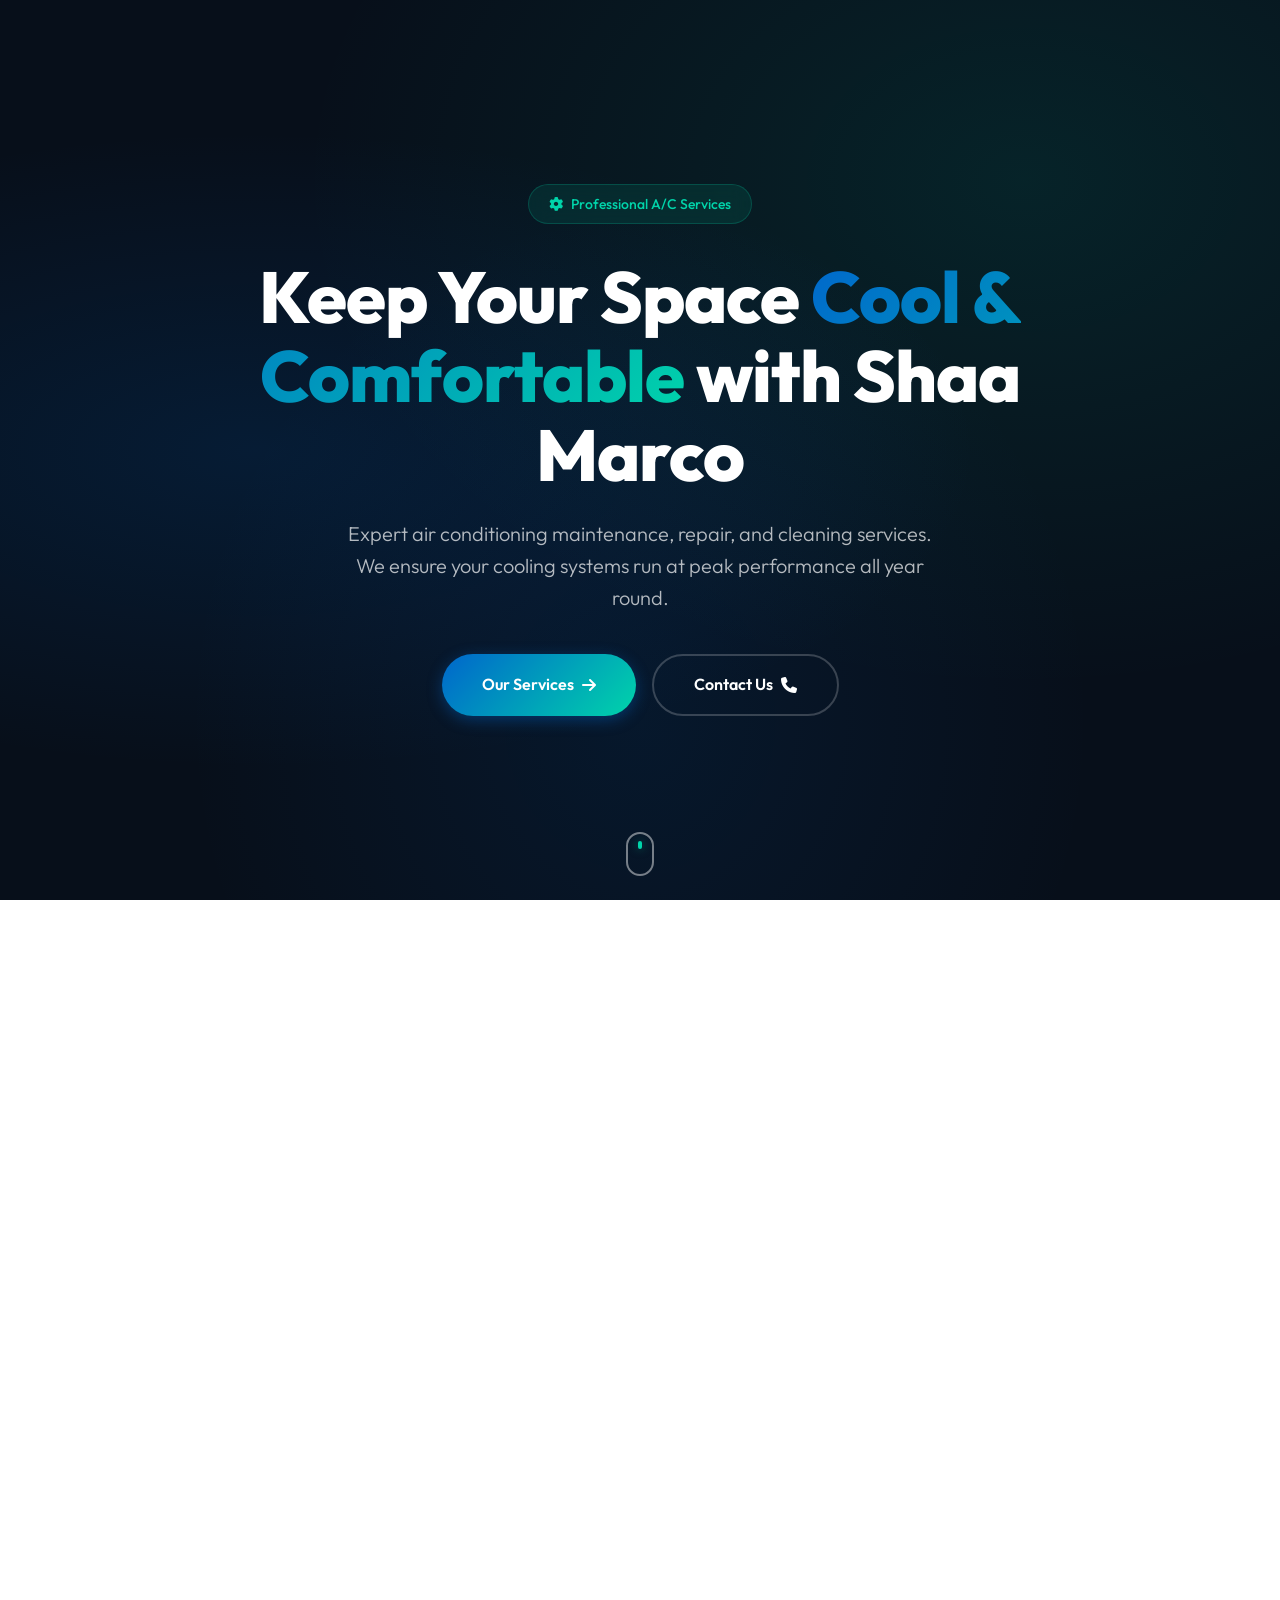
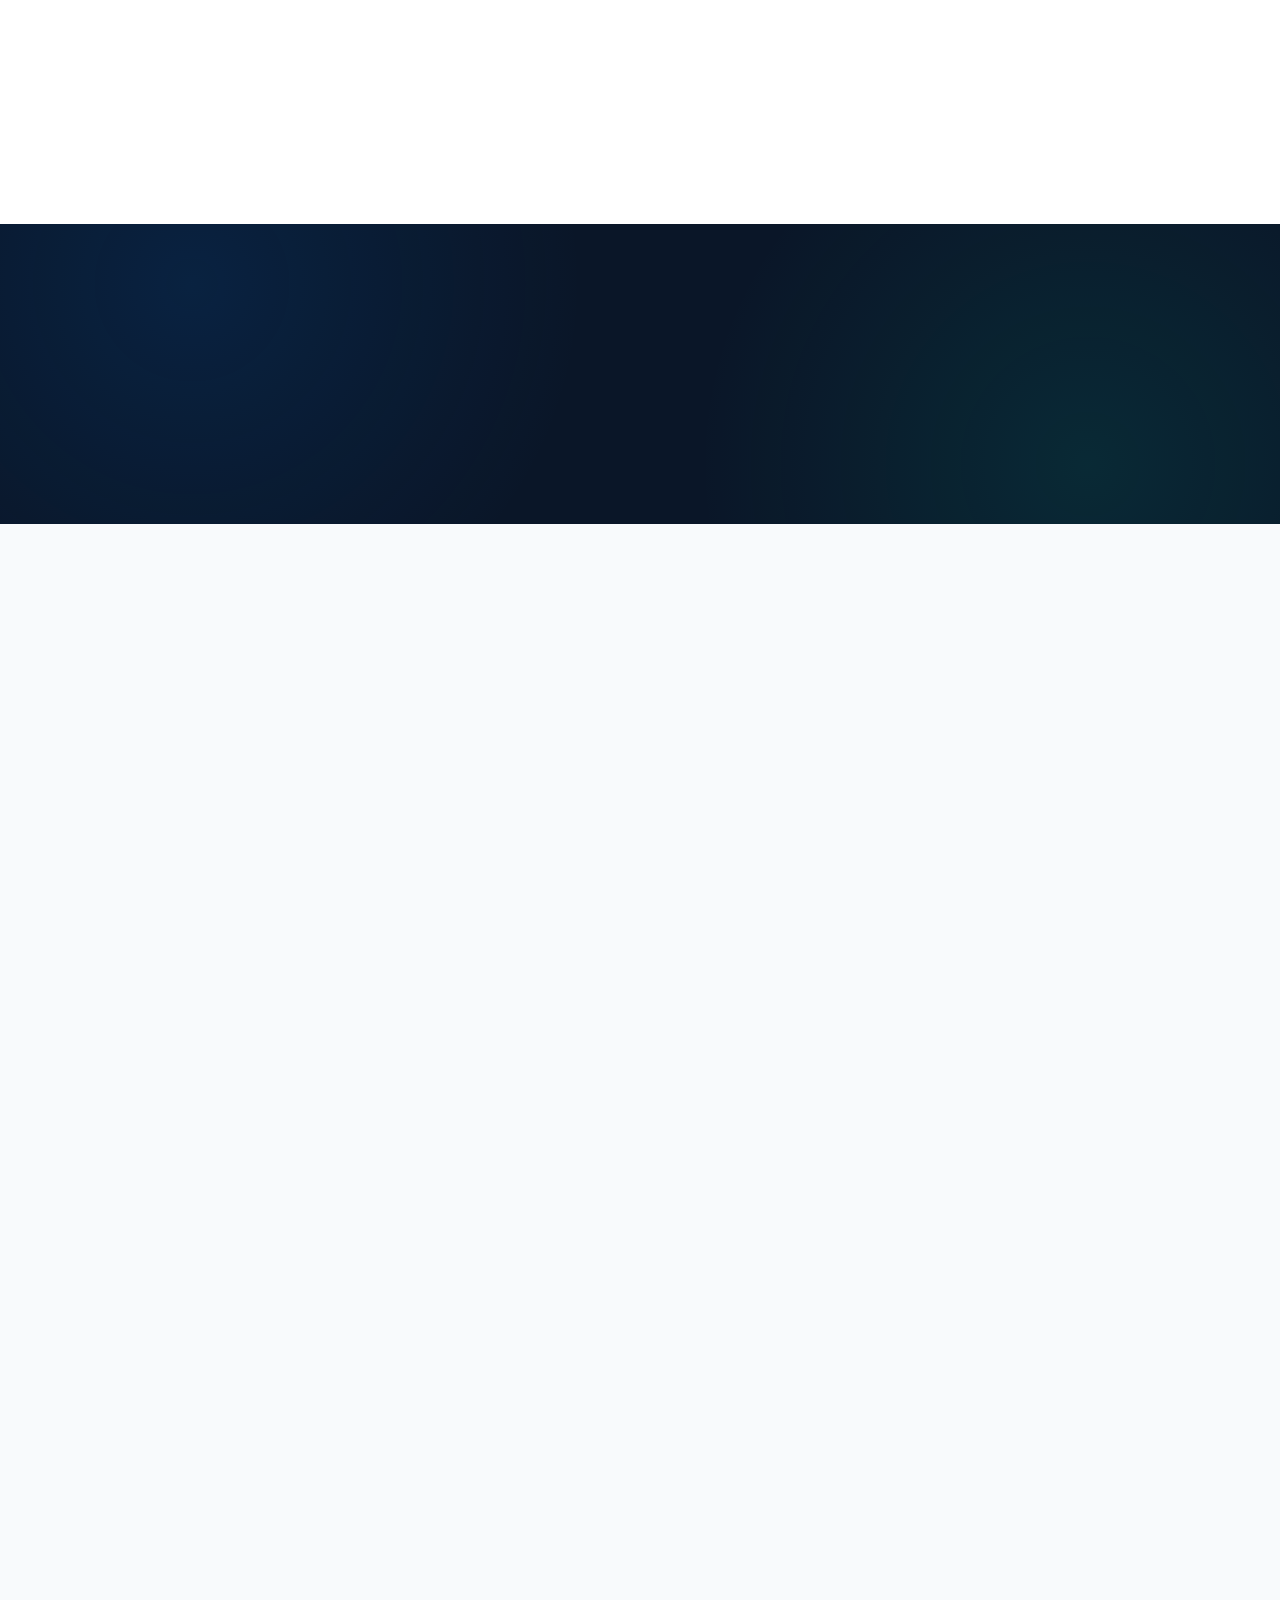
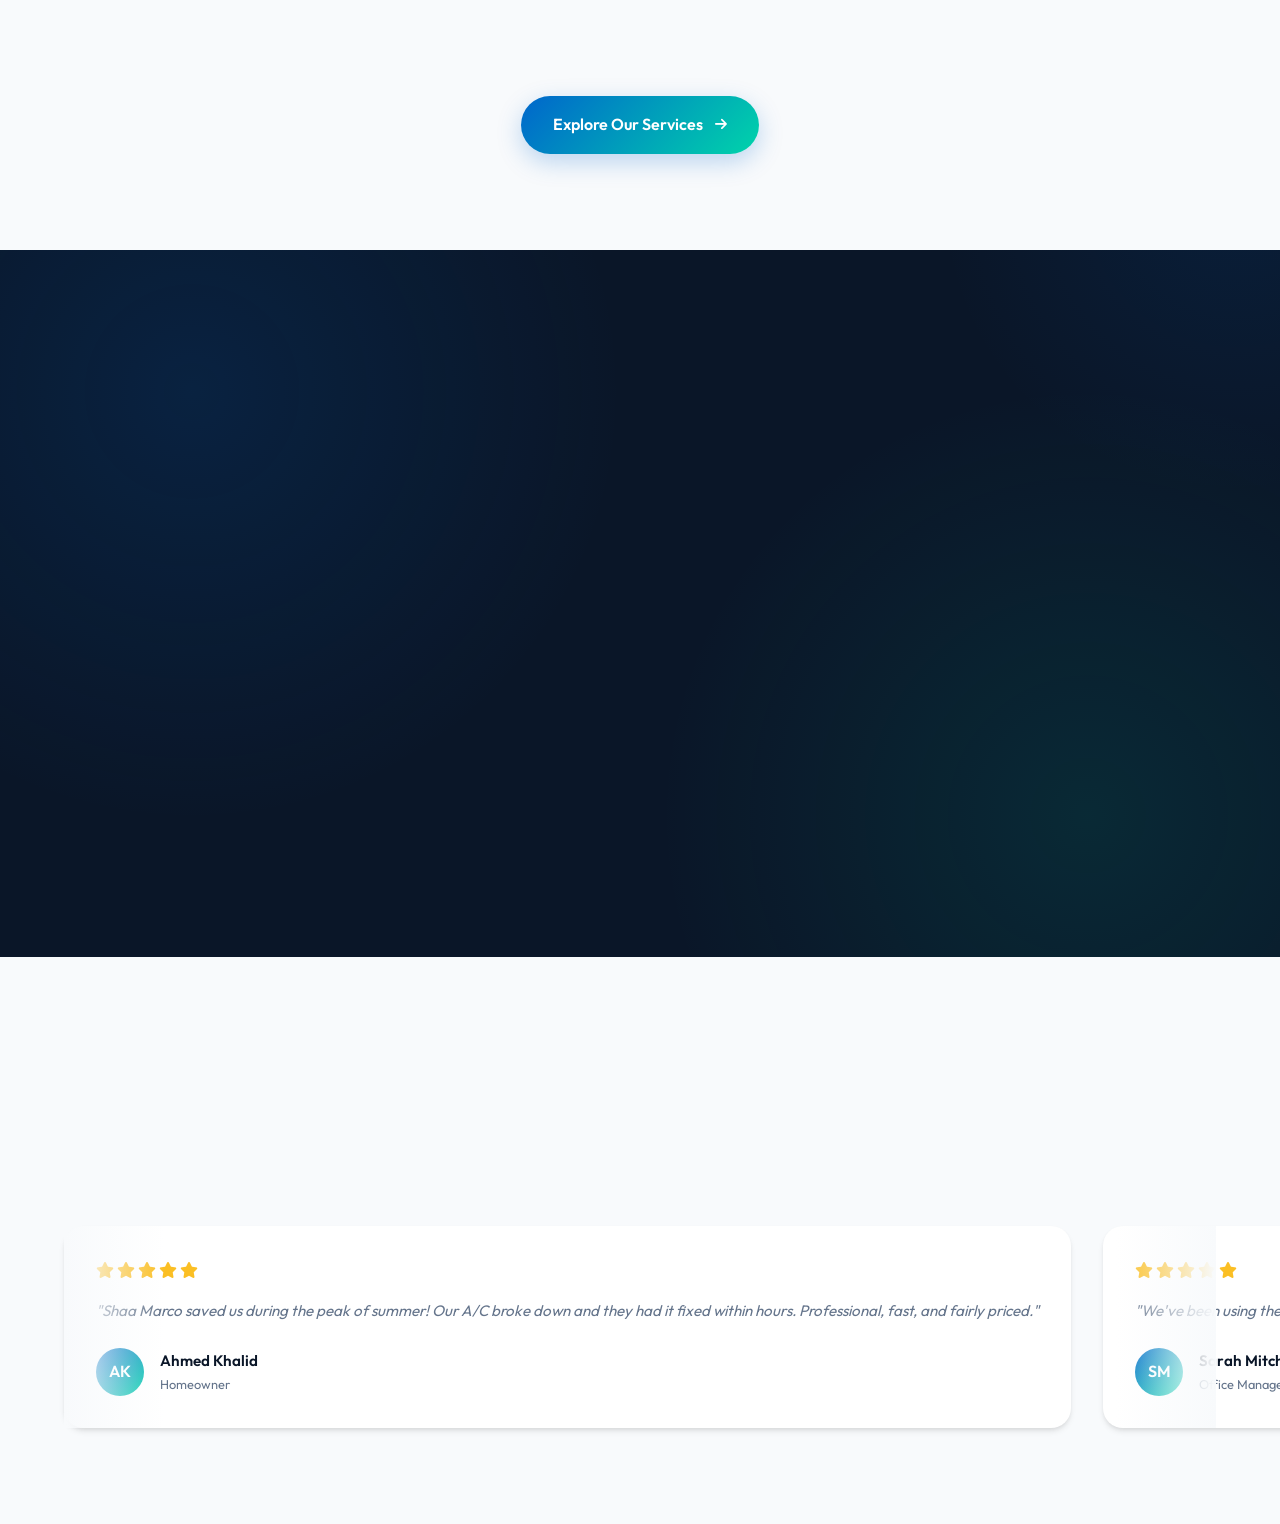
==== index.html @ 6144e0cc "Front part created" ====
<!doctype html>
<html lang="en">
  <head>
    <meta charset="UTF-8" />
    <meta name="viewport" content="width=device-width, initial-scale=1.0" />
    <link rel="preconnect" href="https://fonts.googleapis.com" />
    <link
      href="https://fonts.googleapis.com/css2?family=Poppins:wght@300;400;500;600;700;800;900&family=Outfit:wght@300;400;500;600;700;800&display=swap"
      rel="stylesheet"
    />
    <link
      rel="stylesheet"
      href="https://cdnjs.cloudflare.com/ajax/libs/font-awesome/6.5.1/css/all.min.css"
    />
    <script src="https://cdnjs.cloudflare.com/ajax/libs/gsap/3.12.5/gsap.min.js"></script>
    <script src="https://cdnjs.cloudflare.com/ajax/libs/gsap/3.12.5/ScrollTrigger.min.js"></script>
    <script src="https://cdnjs.cloudflare.com/ajax/libs/gsap/3.12.5/gsap.min.js"></script>

    <script src="https://cdnjs.cloudflare.com/ajax/libs/gsap/3.12.5/ScrollTrigger.min.js"></script>

    <script src="https://cdnjs.cloudflare.com/ajax/libs/gsap/3.12.5/ScrollToPlugin.min.js"></script>
    <link rel="stylesheet" href="style.css" />
    <title>Shaa Marco | A/C Maintenance, Repair & Cleaning</title>
  </head>
  <body class="home-page">
    <div id="site-header"></div>
    <main>
      <!-- Hero Section -->
      <section class="hero" id="home">
        <div class="hero-bg"></div>
        <div class="hero-particles" id="particles"></div>
        <div class="hero-content">
          <div class="hero-badge">
            <i class="fas fa-cog"></i>
            Professional A/C Services
          </div>
          <h1 class="hero-title">
            Keep Your Space
            <span class="highlight">Cool & Comfortable</span> with Shaa Marco
          </h1>
          <p class="hero-subtitle">
            Expert air conditioning maintenance, repair, and cleaning services.
            We ensure your cooling systems run at peak performance all year
            round.
          </p>
          <div class="hero-buttons">
            <a href="services.html" class="btn btn-primary">
              Our Services <i class="fas fa-arrow-right"></i>
            </a>
            <a href="contact.html" class="btn btn-outline">
              Contact Us <i class="fas fa-phone"></i>
            </a>
          </div>
        </div>

        <div class="scroll-indicator" id="scrollToIntro">
          <div class="scroll-mouse">
            <span></span>
          </div>
          <!-- <small>Scroll</small> -->
        </div>
      </section>

      <!-- About Preview Section -->
      <section class="home-about-section" id="intro">
        <div class="home-about-container">
          <!-- LEFT IMAGE -->
          <div class="home-about-visual reveal">
            <!-- Decorative Background -->
            <div class="home-about-shape"></div>
            <div class="home-about-glow"></div>

            <div class="home-about-image-wrapper">
              <img
                src="https://mcp-tools-z-image-turbo.hf.space/--replicas/j7lsn/gradio_api/file=/tmp/gradio/397579937b43e299d36553d56f5cea4901a5cd29d3a23dc515b011524e34e187/image.webp"
                alt="Professional Air Conditioning Service"
                class="home-about-image"
              />

              <!-- Floating Experience Card -->
              <div class="experience-card">
                <div class="experience-icon">
                  <i class="fas fa-award"></i>
                </div>

                <div class="experience-content">
                  <div class="experience-number">
                    <span class="counter" data-target="8">0</span>+
                  </div>

                  <span>Years Experience</span>
                </div>
              </div>
            </div>
          </div>

          <!-- RIGHT CONTENT -->
          <div class="home-about-content reveal">
            <div class="about-mini-badge">
              <span></span>
              About Shaa Marco
            </div>

            <h2 class="home-about-title">
              Your Comfort is Our
              <span>Priority</span>
            </h2>

            <p class="home-about-text">
              With over 8 years of experience, Shaa Marco has become a trusted
              name in professional air conditioning services. Our experienced
              technicians provide reliable maintenance, repair, cleaning, and
              installation solutions for homes and businesses.
            </p>

            <p class="home-about-text">
              We understand how important a properly functioning A/C system is
              for your comfort. That's why we focus on fast response,
              professional workmanship, transparent pricing, and dependable
              service on every job.
            </p>

            <!-- FEATURES -->
            <div class="home-about-features">
              <div class="home-about-feature">
                <div class="feature-check">
                  <i class="fas fa-check"></i>
                </div>

                <span>Certified Technicians</span>
              </div>

              <div class="home-about-feature">
                <div class="feature-check">
                  <i class="fas fa-check"></i>
                </div>

                <span>Same-Day Service</span>
              </div>

              <div class="home-about-feature">
                <div class="feature-check">
                  <i class="fas fa-check"></i>
                </div>

                <span>Transparent Pricing</span>
              </div>

              <div class="home-about-feature">
                <div class="feature-check">
                  <i class="fas fa-check"></i>
                </div>

                <span>Satisfaction Guaranteed</span>
              </div>
            </div>

            <!-- BUTTON -->
            <a href="about.html" class="home-about-btn">
              Learn More About Us

              <i class="fas fa-arrow-right"></i>
            </a>
          </div>
        </div>
      </section>

      <!-- Stats Counter Section -->
      <section class="stats-band">
        <div class="stats-band-bg"></div>

        <div class="stats-band-container">
          <div class="stats-band-grid">
            <div class="stats-band-item reveal">
              <h3 class="stats-band-number">
                <span class="counter" data-target="10000" data-format="comma"
                  >0</span
                ><span>+</span>
              </h3>
              <p class="stats-band-label">Happy Customers</p>
            </div>

            <div class="stats-band-item reveal">
              <h3 class="stats-band-number">
                <span class="counter" data-target="8">0</span><span>+</span>
              </h3>
              <p class="stats-band-label">Years Experience</p>
            </div>

            <div class="stats-band-item reveal">
              <h3 class="stats-band-number">
                <span class="counter" data-target="5000" data-format="comma"
                  >0</span
                ><span>+</span>
              </h3>
              <p class="stats-band-label">Jobs Completed</p>
            </div>

            <div class="stats-band-item reveal">
              <h3 class="stats-band-number">
                <span class="counter" data-target="98">0</span><span>%</span>
              </h3>
              <p class="stats-band-label">Satisfaction Rate</p>
            </div>
          </div>
        </div>
      </section>

      <!-- Services Section -->
      <section class="services" id="services">
        <div class="section-header reveal">
          <span class="section-tag">Our Services</span>
          <h2 class="section-title">
            Complete A/C <span class="highlight">Solutions</span>
          </h2>
          <p class="section-desc">
            From installation to maintenance, we provide comprehensive air
            conditioning services tailored to your needs.
          </p>
        </div>
        <div class="services-grid">
          <div class="service-card reveal">
            <div class="service-icon">
              <i class="fas fa-tools"></i>
            </div>
            <h3>A/C Maintenance</h3>
            <p>
              Regular maintenance to keep your system running efficiently.
              Includes filter replacement, coil cleaning, refrigerant check, and
              full system inspection.
            </p>
            <a href="contact.html" class="service-link"
              >Learn More <i class="fas fa-arrow-right"></i
            ></a>
          </div>
          <div class="service-card reveal">
            <div class="service-icon">
              <i class="fas fa-wrench"></i>
            </div>
            <h3>A/C Repair</h3>
            <p>
              Quick and reliable repairs for all brands and models. We diagnose
              issues accurately and fix them right the first time, saving you
              time and money.
            </p>
            <a href="contact.html" class="service-link"
              >Learn More <i class="fas fa-arrow-right"></i
            ></a>
          </div>
          <div class="service-card reveal">
            <div class="service-icon">
              <i class="fas fa-broom"></i>
            </div>
            <h3>Deep Cleaning</h3>
            <p>
              Thorough cleaning of ducts, coils, and filters to improve air
              quality and system efficiency. Remove dust, mold, and allergens
              from your system.
            </p>
            <a href="contact.html" class="service-link"
              >Learn More <i class="fas fa-arrow-right"></i
            ></a>
          </div>
          <div class="service-card reveal">
            <div class="service-icon">
              <i class="fas fa-gear"></i>
            </div>
            <h3>Installation</h3>
            <p>
              Professional A/C installation for homes and businesses. We help
              you choose the right system and install it with precision for
              optimal performance.
            </p>
            <a href="contact.html" class="service-link"
              >Learn More <i class="fas fa-arrow-right"></i
            ></a>
          </div>
          <div class="service-card reveal">
            <div class="service-icon">
              <i class="fas fa-gas-pump"></i>
            </div>
            <h3>Gas Refilling</h3>
            <p>
              Expert refrigerant refilling and leak detection. We use
              eco-friendly refrigerants and ensure your system maintains the
              perfect cooling temperature.
            </p>
            <a href="contact.html" class="service-link"
              >Learn More <i class="fas fa-arrow-right"></i
            ></a>
          </div>
          <div class="service-card reveal">
            <div class="service-icon">
              <i class="fas fa-headset"></i>
            </div>
            <h3>Emergency Service</h3>
            <p>
              24/7 emergency support for unexpected breakdowns. Our rapid
              response team is always ready to restore your comfort when you
              need it most.
            </p>
            <a href="contact.html" class="service-link"
              >Learn More <i class="fas fa-arrow-right"></i
            ></a>
          </div>
        </div>

        <div class="div-center mr-top">
          <a href="services.html" class="home-about-btn">
            Explore Our Services

            <i class="fas fa-arrow-right"></i>
          </a>
        </div>
      </section>

      <!-- Why Choose Us -->
      <section class="why-us">
        <div class="section-header reveal">
          <span
            class="section-tag"
            style="background: rgba(255, 255, 255, 0.1); color: var(--accent)"
            >Why Choose Us</span
          >
          <h2 class="section-title">
            The Shaa Marco <span class="highlight">Difference</span>
          </h2>
          <p class="section-desc">
            Discover why thousands of customers trust us with their air
            conditioning needs.
          </p>
        </div>
        <div class="features-grid">
          <div class="feature-card reveal">
            <div class="feature-card-icon">
              <i class="fas fa-clock"></i>
            </div>
            <h3>On-Time Service</h3>
            <p>
              We value your time. Our technicians arrive promptly and complete
              work efficiently without compromising quality.
            </p>
          </div>
          <div class="feature-card reveal">
            <div class="feature-card-icon">
              <i class="fas fa-award"></i>
            </div>
            <h3>Quality Parts</h3>
            <p>
              We use only genuine, high-quality replacement parts that ensure
              longevity and optimal performance.
            </p>
          </div>
          <div class="feature-card reveal">
            <div class="feature-card-icon">
              <i class="fas fa-user-tie"></i>
            </div>
            <h3>Expert Team</h3>
            <p>
              Our technicians undergo continuous training to stay updated with
              the latest A/C technologies and techniques.
            </p>
          </div>
          <div class="feature-card reveal">
            <div class="feature-card-icon">
              <i class="fas fa-hand-holding-dollar"></i>
            </div>
            <h3>Best Prices</h3>
            <p>
              Competitive pricing with no hidden costs. Get premium service
              without breaking your budget.
            </p>
          </div>
        </div>
      </section>

      <!-- Testimonials -->
      <section class="testimonials">
        <div class="section-header reveal">
          <span class="section-tag">Testimonials</span>
          <h2 class="section-title">
            What Our <span class="highlight">Clients Say</span>
          </h2>
        </div>
        <div class="testimonials-wrapper">
          <div class="testimonial-slider">
            <div class="testimonial-card">
              <div class="testimonial-stars">
                <i class="fas fa-star"></i>
                <i class="fas fa-star"></i>
                <i class="fas fa-star"></i>
                <i class="fas fa-star"></i>
                <i class="fas fa-star"></i>
              </div>
              <p class="testimonial-text">
                "Shaa Marco saved us during the peak of summer! Our A/C broke
                down and they had it fixed within hours. Professional, fast, and
                fairly priced."
              </p>
              <div class="testimonial-author">
                <div class="testimonial-avatar">AK</div>
                <div>
                  <h4>Ahmed Khalid</h4>
                  <p>Homeowner</p>
                </div>
              </div>
            </div>
            <div class="testimonial-card">
              <div class="testimonial-stars">
                <i class="fas fa-star"></i>
                <i class="fas fa-star"></i>
                <i class="fas fa-star"></i>
                <i class="fas fa-star"></i>
                <i class="fas fa-star"></i>
              </div>
              <p class="testimonial-text">
                "We've been using their maintenance service for our office
                building for 3 years now. Excellent service, always on time, and
                our energy bills have dropped significantly."
              </p>
              <div class="testimonial-author">
                <div class="testimonial-avatar">SM</div>
                <div>
                  <h4>Sarah Mitchell</h4>
                  <p>Office Manager</p>
                </div>
              </div>
            </div>
            <div class="testimonial-card">
              <div class="testimonial-stars">
                <i class="fas fa-star"></i>
                <i class="fas fa-star"></i>
                <i class="fas fa-star"></i>
                <i class="fas fa-star"></i>
                <i class="fas fa-star"></i>
              </div>
              <p class="testimonial-text">
                "The deep cleaning service was incredible. The air quality in
                our home improved immediately. The team was thorough,
                respectful, and left everything spotless."
              </p>
              <div class="testimonial-author">
                <div class="testimonial-avatar">RJ</div>
                <div>
                  <h4>Rajesh Joshi</h4>
                  <p>Restaurant Owner</p>
                </div>
              </div>
            </div>
            <div class="testimonial-card">
              <div class="testimonial-stars">
                <i class="fas fa-star"></i>
                <i class="fas fa-star"></i>
                <i class="fas fa-star"></i>
                <i class="fas fa-star"></i>
                <i class="fas fa-star"></i>
              </div>
              <p class="testimonial-text">
                "Best A/C service company we've ever used. Their technicians are
                knowledgeable and explain everything clearly. Highly recommend
                for any A/C needs!"
              </p>
              <div class="testimonial-author">
                <div class="testimonial-avatar">LF</div>
                <div>
                  <h4>Lina Fernandez</h4>
                  <p>Property Manager</p>
                </div>
              </div>
            </div>
            <!-- Duplicate for infinite scroll -->
            <div class="testimonial-card">
              <div class="testimonial-stars">
                <i class="fas fa-star"></i>
                <i class="fas fa-star"></i>
                <i class="fas fa-star"></i>
                <i class="fas fa-star"></i>
                <i class="fas fa-star"></i>
              </div>
              <p class="testimonial-text">
                "Shaa Marco saved us during the peak of summer! Our A/C broke
                down and they had it fixed within hours. Professional, fast, and
                fairly priced."
              </p>
              <div class="testimonial-author">
                <div class="testimonial-avatar">AK</div>
                <div>
                  <h4>Ahmed Khalid</h4>
                  <p>Homeowner</p>
                </div>
              </div>
            </div>
            <div class="testimonial-card">
              <div class="testimonial-stars">
                <i class="fas fa-star"></i>
                <i class="fas fa-star"></i>
                <i class="fas fa-star"></i>
                <i class="fas fa-star"></i>
                <i class="fas fa-star"></i>
              </div>
              <p class="testimonial-text">
                "We've been using their maintenance service for our office
                building for 3 years now. Excellent service, always on time, and
                our energy bills have dropped significantly."
              </p>
              <div class="testimonial-author">
                <div class="testimonial-avatar">SM</div>
                <div>
                  <h4>Sarah Mitchell</h4>
                  <p>Office Manager</p>
                </div>
              </div>
            </div>
            <div class="testimonial-card">
              <div class="testimonial-stars">
                <i class="fas fa-star"></i>
                <i class="fas fa-star"></i>
                <i class="fas fa-star"></i>
                <i class="fas fa-star"></i>
                <i class="fas fa-star"></i>
              </div>
              <p class="testimonial-text">
                "The deep cleaning service was incredible. The air quality in
                our home improved immediately. The team was thorough,
                respectful, and left everything spotless."
              </p>
              <div class="testimonial-author">
                <div class="testimonial-avatar">RJ</div>
                <div>
                  <h4>Rajesh Joshi</h4>
                  <p>Restaurant Owner</p>
                </div>
              </div>
            </div>
            <div class="testimonial-card">
              <div class="testimonial-stars">
                <i class="fas fa-star"></i>
                <i class="fas fa-star"></i>
                <i class="fas fa-star"></i>
                <i class="fas fa-star"></i>
                <i class="fas fa-star"></i>
              </div>
              <p class="testimonial-text">
                "Best A/C service company we've ever used. Their technicians are
                knowledgeable and explain everything clearly. Highly recommend
                for any A/C needs!"
              </p>
              <div class="testimonial-author">
                <div class="testimonial-avatar">LF</div>
                <div>
                  <h4>Lina Fernandez</h4>
                  <p>Property Manager</p>
                </div>
              </div>
            </div>
          </div>
        </div>
      </section>
    </main>
    <div id="site-footer"></div>
    <script src="script.js"></script>
  </body>
</html>
---- style.css ----
:root {
  --primary: #0066cc;
  --primary-dark: #004d99;
  --accent: #00d4aa;
  --accent-light: #e6fff9;
  --dark: #0a1628;
  --darker: #070f1a;
  --light: #f8fafc;
  --white: #ffffff;
  --gray: #64748b;
  --gray-light: #e2e8f0;
  --gradient-1: linear-gradient(135deg, #0066cc 0%, #00d4aa 100%);
  --gradient-2: linear-gradient(135deg, #00d4aa 0%, #0066cc 100%);
  --shadow-sm: 0 1px 2px rgba(0, 0, 0, 0.05);
  --shadow-md:
    0 4px 6px -1px rgba(0, 0, 0, 0.1), 0 2px 4px -1px rgba(0, 0, 0, 0.06);
  --shadow-lg:
    0 10px 15px -3px rgba(0, 0, 0, 0.1), 0 4px 6px -2px rgba(0, 0, 0, 0.05);
  --shadow-xl:
    0 20px 25px -5px rgba(0, 0, 0, 0.1), 0 10px 10px -5px rgba(0, 0, 0, 0.04);
  --shadow-glow: 0 0 40px rgba(0, 212, 170, 0.3);
}

* {
  margin: 0;
  padding: 0;
  box-sizing: border-box;
}

html {
  scroll-behavior: smooth;
}

body {
  font-family: "Outfit", "Poppins", sans-serif;
  background: var(--light);
  color: var(--dark);
  overflow-x: hidden;
  line-height: 1.6;
}

/* Custom Scrollbar */
::-webkit-scrollbar {
  width: 8px;
}

::-webkit-scrollbar-track {
  background: var(--darker);
}

::-webkit-scrollbar-thumb {
  background: var(--gradient-1);
  border-radius: 4px;
}

/* Navigation */
.navbar {
  position: fixed;
  top: 0;
  left: 0;
  width: 100%;
  z-index: 1000;
  padding: 1rem 5%;
  display: flex;
  justify-content: space-between;
  align-items: center;
  transition: all 0.4s cubic-bezier(0.4, 0, 0.2, 1);
}

.navbar.scrolled {
  background: rgba(10, 22, 40, 0.95);
  backdrop-filter: blur(20px);
  padding: 0.8rem 5%;
  box-shadow: var(--shadow-lg);
}

.logo {
  display: flex;
  align-items: center;
  gap: 0.75rem;
  text-decoration: none;
}

.logo-icon {
  width: 48px;
  height: 48px;
  background: var(--gradient-1);
  border-radius: 12px;
  display: flex;
  align-items: center;
  justify-content: center;
  color: var(--white);
  font-size: 1.5rem;
  box-shadow: var(--shadow-glow);
  animation: pulse-glow 3s ease-in-out infinite;
}

@keyframes pulse-glow {
  0%,
  100% {
    box-shadow: 0 0 20px rgba(0, 212, 170, 0.3);
  }
  50% {
    box-shadow: 0 0 40px rgba(0, 212, 170, 0.6);
  }
}

.logo-text {
  color: var(--white);
  font-weight: 800;
  font-size: 1.5rem;
  letter-spacing: -0.5px;
}

.logo-text span {
  color: var(--accent);
}

.nav-links {
  display: flex;
  gap: 2.5rem;
  list-style: none;
}

.nav-links a {
  color: rgba(255, 255, 255, 0.8);
  text-decoration: none;
  font-weight: 500;
  font-size: 0.95rem;
  position: relative;
  transition: color 0.3s;
  padding: 0.5rem 0;
}

.nav-links a::after {
  content: "";
  position: absolute;
  bottom: 0;
  left: 0;
  width: 0;
  height: 2px;
  background: var(--gradient-1);
  transition: width 0.3s cubic-bezier(0.4, 0, 0.2, 1);
}

.nav-links a:hover {
  color: var(--white);
}

.nav-links a:hover::after {
  width: 100%;
}

.nav-cta {
  background: var(--gradient-1);
  color: var(--white);
  padding: 0.75rem 1.75rem;
  border-radius: 50px;
  text-decoration: none;
  font-weight: 600;
  font-size: 0.9rem;
  transition: all 0.3s;
  box-shadow: var(--shadow-md);
  border: none;
  cursor: pointer;
}

.nav-cta:hover {
  transform: translateY(-2px);
  box-shadow: var(--shadow-glow);
}

.mobile-menu-btn {
  display: none;
  background: none;
  border: none;
  color: var(--white);
  font-size: 1.5rem;
  cursor: pointer;
}

/* Hero Section */
.hero {
  min-height: 100vh;
  position: relative;
  display: flex;
  align-items: center;
  justify-content: center;
  overflow: hidden;
  background: var(--darker);
}

.hero-bg {
  position: absolute;
  inset: 0;
  background:
    radial-gradient(
      ellipse at 20% 50%,
      rgba(0, 102, 204, 0.15) 0%,
      transparent 50%
    ),
    radial-gradient(
      ellipse at 80% 20%,
      rgba(0, 212, 170, 0.1) 0%,
      transparent 50%
    ),
    radial-gradient(
      ellipse at 50% 80%,
      rgba(0, 102, 204, 0.1) 0%,
      transparent 50%
    );
}

.hero-particles {
  position: absolute;
  inset: 0;
  overflow: hidden;
}

.particle {
  position: absolute;
  width: 4px;
  height: 4px;
  background: var(--accent);
  border-radius: 50%;
  opacity: 0.3;
  animation: float-up linear infinite;
}

@keyframes float-up {
  0% {
    transform: translateY(100vh) scale(0);
    opacity: 0;
  }
  10% {
    opacity: 0.3;
  }
  90% {
    opacity: 0.3;
  }
  100% {
    transform: translateY(-10vh) scale(1);
    opacity: 0;
  }
}

.hero-content {
  position: relative;
  z-index: 2;
  text-align: center;
  max-width: 900px;
  padding: 0 2rem;
}

.hero-badge {
  display: inline-flex;
  align-items: center;
  gap: 0.5rem;
  background: rgba(0, 212, 170, 0.1);
  border: 1px solid rgba(0, 212, 170, 0.2);
  color: var(--accent);
  padding: 0.5rem 1.25rem;
  border-radius: 50px;
  font-size: 0.875rem;
  font-weight: 500;
  margin-bottom: 2rem;
  backdrop-filter: blur(10px);
}

.hero-badge i {
  animation: spin-slow 4s linear infinite;
}

@keyframes spin-slow {
  from {
    transform: rotate(0deg);
  }
  to {
    transform: rotate(360deg);
  }
}

.hero-title {
  font-size: clamp(2.5rem, 6vw, 4.5rem);
  font-weight: 800;
  color: var(--white);
  line-height: 1.1;
  margin-bottom: 1.5rem;
  letter-spacing: -1px;
}

.hero-title .highlight {
  background: var(--gradient-1);
  -webkit-background-clip: text;
  -webkit-text-fill-color: transparent;
  background-clip: text;
}

.hero-subtitle {
  font-size: clamp(1rem, 2vw, 1.25rem);
  color: rgba(255, 255, 255, 0.7);
  margin-bottom: 2.5rem;
  max-width: 600px;
  margin-left: auto;
  margin-right: auto;
  font-weight: 300;
}

.hero-buttons {
  display: flex;
  gap: 1rem;
  justify-content: center;
  flex-wrap: wrap;
}

.btn {
  padding: 1rem 2.5rem;
  border-radius: 50px;
  font-weight: 600;
  font-size: 1rem;
  text-decoration: none;
  transition: all 0.3s;
  display: inline-flex;
  align-items: center;
  gap: 0.5rem;
  border: none;
  cursor: pointer;
}

.btn-primary {
  background: var(--gradient-1);
  color: var(--white);
  box-shadow: 0 4px 15px rgba(0, 102, 204, 0.4);
}

.btn-primary:hover {
  transform: translateY(-3px);
  box-shadow: var(--shadow-glow);
}

.btn-outline {
  background: transparent;
  color: var(--white);
  border: 2px solid rgba(255, 255, 255, 0.2);
}

.btn-outline:hover {
  border-color: var(--accent);
  color: var(--accent);
  transform: translateY(-3px);
}

.hero-stats {
  position: absolute;
  bottom: 3rem;
  left: 50%;
  transform: translateX(-50%);
  display: flex;
  gap: 3rem;
  z-index: 2;
}

.stat-item {
  text-align: center;
}

.stat-number {
  font-size: 2.5rem;
  font-weight: 800;
  color: var(--white);
  display: block;
  line-height: 1;
}

.stat-number span {
  background: var(--gradient-1);
  -webkit-background-clip: text;
  -webkit-text-fill-color: transparent;
  background-clip: text;
}

.stat-label {
  font-size: 0.875rem;
  color: rgba(255, 255, 255, 0.6);
  margin-top: 0.5rem;
}

.scroll-indicator {
  position: absolute;
  bottom: 1rem;
  left: 50%;
  transform: translateX(-50%);
  z-index: 2;
  animation: bounce 2s infinite;
}

@keyframes bounce {
  0%,
  20%,
  50%,
  80%,
  100% {
    transform: translateX(-50%) translateY(0);
  }
  40% {
    transform: translateX(-50%) translateY(-10px);
  }
  60% {
    transform: translateX(-50%) translateY(-5px);
  }
}

.scroll-indicator i {
  color: rgba(255, 255, 255, 0.5);
  font-size: 1.5rem;
}

/* Section Styles */
section {
  padding: 6rem 5%;
  position: relative;
}

.section-header {
  text-align: center;
  max-width: 700px;
  margin: 0 auto 4rem;
}

.section-tag {
  display: inline-block;
  background: var(--accent-light);
  color: var(--primary);
  padding: 0.4rem 1rem;
  border-radius: 50px;
  font-size: 0.875rem;
  font-weight: 600;
  margin-bottom: 1rem;
  text-transform: uppercase;
  letter-spacing: 1px;
}

.section-title {
  font-size: clamp(2rem, 4vw, 3rem);
  font-weight: 800;
  color: var(--dark);
  margin-bottom: 1rem;
  line-height: 1.2;
}

.section-title .highlight {
  background: var(--gradient-1);
  -webkit-background-clip: text;
  -webkit-text-fill-color: transparent;
  background-clip: text;
}

.section-desc {
  color: var(--gray);
  font-size: 1.1rem;
}

/* About Section */
.about {
  background: var(--white);
}

.about-grid {
  display: grid;
  grid-template-columns: 1fr 1fr;
  gap: 4rem;
  align-items: center;
  max-width: 1200px;
  margin: 0 auto;
}

.about-images {
  position: relative;
}

.about-img-main {
  width: 100%;
  border-radius: 24px;
  box-shadow: var(--shadow-xl);
  position: relative;
  z-index: 2;
}

.about-img-accent {
  position: absolute;
  width: 200px;
  height: 200px;
  background: var(--gradient-1);
  border-radius: 24px;
  top: -30px;
  right: -30px;
  z-index: 1;
  opacity: 0.8;
}

.about-img-accent-2 {
  position: absolute;
  width: 150px;
  height: 150px;
  background: var(--accent);
  border-radius: 24px;
  bottom: -20px;
  left: -20px;
  z-index: 1;
  opacity: 0.6;
}

.about-content h3 {
  font-size: 2rem;
  font-weight: 700;
  color: var(--dark);
  margin-bottom: 1.5rem;
}

.about-content p {
  color: var(--gray);
  margin-bottom: 1.5rem;
  font-size: 1.05rem;
}

.about-features {
  display: grid;
  grid-template-columns: 1fr 1fr;
  gap: 1.5rem;
  margin-top: 2rem;
}

.about-feature {
  display: flex;
  align-items: flex-start;
  gap: 1rem;
}

.about-feature-icon {
  width: 48px;
  height: 48px;
  background: var(--accent-light);
  border-radius: 12px;
  display: flex;
  align-items: center;
  justify-content: center;
  color: var(--primary);
  font-size: 1.25rem;
  flex-shrink: 0;
}

.about-feature h4 {
  font-weight: 600;
  color: var(--dark);
  margin-bottom: 0.25rem;
}

.about-feature p {
  font-size: 0.9rem;
  margin: 0;
  color: var(--gray);
}

/* Services Section */
.services {
  background: var(--light);
}

.services-grid {
  display: grid;
  grid-template-columns: repeat(auto-fit, minmax(300px, 1fr));
  gap: 2rem;
  max-width: 1200px;
  margin: 0 auto;
}

.service-card {
  background: var(--white);
  border-radius: 24px;
  padding: 2.5rem;
  position: relative;
  overflow: hidden;
  transition: all 0.4s cubic-bezier(0.4, 0, 0.2, 1);
  box-shadow: var(--shadow-md);
  border: 1px solid var(--gray-light);
}

.service-card::before {
  content: "";
  position: absolute;
  top: 0;
  left: 0;
  width: 100%;
  height: 4px;
  background: var(--gradient-1);
  transform: scaleX(0);
  transform-origin: left;
  transition: transform 0.4s;
}

.service-card:hover {
  transform: translateY(-8px);
  box-shadow: var(--shadow-xl);
  border-color: transparent;
}

.service-card:hover::before {
  transform: scaleX(1);
}

.service-icon {
  width: 64px;
  height: 64px;
  background: var(--gradient-1);
  border-radius: 16px;
  display: flex;
  align-items: center;
  justify-content: center;
  color: var(--white);
  font-size: 1.75rem;
  margin-bottom: 1.5rem;
  position: relative;
  transition: transform 0.3s;
}

.service-card:hover .service-icon {
  transform: scale(1.1) rotate(-5deg);
}

.service-card h3 {
  font-size: 1.35rem;
  font-weight: 700;
  color: var(--dark);
  margin-bottom: 0.75rem;
}

.service-card p {
  color: var(--gray);
  font-size: 0.95rem;
  margin-bottom: 1.5rem;
}

.service-link {
  color: var(--primary);
  text-decoration: none;
  font-weight: 600;
  display: inline-flex;
  align-items: center;
  gap: 0.5rem;
  transition: gap 0.3s;
}

.service-link:hover {
  gap: 0.75rem;
}

/* Why Choose Us */
.why-us {
  background:
    radial-gradient(
      circle at 15% 20%,
      rgba(0, 102, 204, 0.15),
      transparent 35%
    ),
    radial-gradient(circle at 85% 80%, rgba(0, 212, 170, 0.1), transparent 35%),
    var(--dark);

  position: relative;
  overflow: hidden;
}

.why-us::before {
  content: "";
  position: absolute;
  top: -50%;
  right: -20%;
  width: 600px;
  height: 600px;
  background: radial-gradient(
    circle,
    rgba(0, 102, 204, 0.1) 0%,
    transparent 70%
  );
  border-radius: 50%;
}

.why-us .section-title,
.why-us .section-desc {
  color: var(--white);
}

.why-us .section-desc {
  opacity: 0.7;
}

.features-grid {
  display: grid;
  grid-template-columns: repeat(auto-fit, minmax(250px, 1fr));
  gap: 2rem;
  max-width: 1200px;
  margin: 0 auto;
}

.feature-card {
  background: rgba(255, 255, 255, 0.05);
  backdrop-filter: blur(10px);
  border: 1px solid rgba(255, 255, 255, 0.1);
  border-radius: 20px;
  padding: 2rem;
  text-align: center;
  transition: all 0.4s;
}

.feature-card:hover {
  background: rgba(255, 255, 255, 0.08);
  transform: translateY(-5px);
  border-color: rgba(0, 212, 170, 0.3);
}

.feature-card-icon {
  width: 72px;
  height: 72px;
  background: var(--gradient-1);
  border-radius: 20px;
  display: flex;
  align-items: center;
  justify-content: center;
  color: var(--white);
  font-size: 2rem;
  margin: 0 auto 1.5rem;
  position: relative;
}

.feature-card-icon::after {
  content: "";
  position: absolute;
  inset: -4px;
  border-radius: 24px;
  background: var(--gradient-1);
  opacity: 0.3;
  filter: blur(10px);
  z-index: -1;
}

.feature-card h3 {
  color: var(--white);
  font-size: 1.25rem;
  font-weight: 600;
  margin-bottom: 0.75rem;
}

.feature-card p {
  color: rgba(255, 255, 255, 0.6);
  font-size: 0.9rem;
}

/* Contact Section */
.contact {
  background: var(--white);
}

.contact-grid {
  display: grid;
  grid-template-columns: 1fr 1fr;
  gap: 4rem;
  max-width: 1200px;
  margin: 0 auto;
}

.contact-info h3 {
  font-size: 2rem;
  font-weight: 700;
  color: var(--dark);
  margin-bottom: 1rem;
}

.contact-info > p {
  color: var(--gray);
  margin-bottom: 2rem;
}

.contact-details {
  display: flex;
  flex-direction: column;
  gap: 1.5rem;
}

.contact-item {
  display: flex;
  align-items: flex-start;
  gap: 1rem;
}

.contact-item-icon {
  width: 52px;
  height: 52px;
  background: var(--accent-light);
  border-radius: 14px;
  display: flex;
  align-items: center;
  justify-content: center;
  color: var(--primary);
  font-size: 1.25rem;
  flex-shrink: 0;
}

.contact-item h4 {
  font-weight: 600;
  color: var(--dark);
  margin-bottom: 0.25rem;
}

.contact-item p {
  color: var(--gray);
  font-size: 0.95rem;
}

.social-links {
  display: flex;
  gap: 1rem;
  margin-top: 2rem;
}

.social-link {
  width: 44px;
  height: 44px;
  background: var(--light);
  border-radius: 12px;
  display: flex;
  align-items: center;
  justify-content: center;
  color: var(--gray);
  text-decoration: none;
  transition: all 0.3s;
  border: 1px solid var(--gray-light);
}

.social-link:hover {
  background: var(--primary);
  color: var(--white);
  transform: translateY(-3px);
  border-color: var(--primary);
}

.contact-form {
  background: var(--light);
  border-radius: 24px;
  padding: 2.5rem;
  box-shadow: var(--shadow-lg);
}

.form-group {
  margin-bottom: 1.5rem;
}

.form-group label {
  display: block;
  font-weight: 600;
  color: var(--dark);
  margin-bottom: 0.5rem;
  font-size: 0.9rem;
}

.form-group input,
.form-group textarea,
.form-group select {
  width: 100%;
  padding: 0.875rem 1rem;
  border: 2px solid var(--gray-light);
  border-radius: 12px;
  font-family: inherit;
  font-size: 1rem;
  transition: all 0.3s;
  background: var(--white);
}

.form-group input:focus,
.form-group textarea:focus,
.form-group select:focus {
  outline: none;
  border-color: var(--primary);
  box-shadow: 0 0 0 4px rgba(0, 102, 204, 0.1);
}

.form-group textarea {
  resize: vertical;
  min-height: 120px;
}

.form-row {
  display: grid;
  grid-template-columns: 1fr 1fr;
  gap: 1rem;
}

.submit-btn {
  width: 100%;
  padding: 1rem;
  background: var(--gradient-1);
  color: var(--white);
  border: none;
  border-radius: 12px;
  font-size: 1rem;
  font-weight: 600;
  cursor: pointer;
  transition: all 0.3s;
  display: flex;
  align-items: center;
  justify-content: center;
  gap: 0.5rem;
}

.submit-btn:hover {
  transform: translateY(-2px);
  box-shadow: var(--shadow-glow);
}

/* =========================================================
   FOOTER
========================================================= */

.footer {
    position: relative;

    background:
        radial-gradient(
            circle at 15% 20%,
            rgba(0, 102, 204, 0.10),
            transparent 35%
        ),
        radial-gradient(
            circle at 85% 80%,
            rgba(0, 212, 170, 0.07),
            transparent 30%
        ),
        var(--darker);

    color: var(--white);

    padding: 4.5rem 5% 2rem;

    overflow: hidden;
}


/* Main grid */

.footer-grid {
    display: grid;

    grid-template-columns:
        minmax(320px, 2fr)
        minmax(160px, 1fr)
        minmax(160px, 1fr);

    gap: 4rem;

    max-width: 1200px;

    margin: 0 auto 3.5rem;

    align-items: start;
}


/* =========================================================
   BRAND
========================================================= */

.footer-brand {
    max-width: 430px;
}


.footer-logo {
    display: inline-flex;

    margin-bottom: 1.5rem;
}


.footer-logo-icon {
    width: 42px !important;
    height: 42px !important;

    font-size: 1.2rem !important;
}


.footer-brand p {
    color: rgba(255, 255, 255, 0.58);

    font-size: 0.95rem;

    line-height: 1.8;

    margin: 0;

    max-width: 390px;
}


/* =========================================================
   FOOTER LINKS
========================================================= */

.footer-links h4 {
    position: relative;

    color: var(--white);

    font-size: 1.05rem;

    font-weight: 700;

    margin-bottom: 1.5rem;

    padding-bottom: 0.75rem;
}


/* small gradient line under title */

.footer-links h4::after {
    content: '';

    position: absolute;

    left: 0;
    bottom: 0;

    width: 35px;
    height: 2px;

    border-radius: 20px;

    background: var(--gradient-1);
}


.footer-links ul {
    list-style: none;

    margin: 0;
    padding: 0;
}


.footer-links li {
    margin-bottom: 0.85rem;
}


.footer-links a {
    display: inline-flex;

    align-items: center;

    gap: 0.55rem;

    color: rgba(255,255,255,0.58);

    text-decoration: none;

    font-size: 0.93rem;

    transition:
        color 0.3s ease,
        transform 0.3s ease,
        gap 0.3s ease;
}


/* small arrow */

.footer-links a i {
    color: var(--accent);

    font-size: 0.65rem;

    opacity: 0.7;

    transition:
        transform 0.3s ease,
        opacity 0.3s ease;
}


/* Hover */

.footer-links a:hover {
    color: var(--white);

    gap: 0.75rem;

    transform: translateX(3px);
}


.footer-links a:hover i {
    opacity: 1;

    transform: translateX(2px);
}


/* =========================================================
   FOOTER BOTTOM
========================================================= */

.footer-bottom {
    max-width: 1200px;

    margin: 0 auto;

    padding-top: 2rem;

    border-top: 1px solid rgba(255,255,255,0.08);

    text-align: center;
}


.footer-bottom p {
    margin: 0;

    color: rgba(255,255,255,0.42);

    font-size: 0.85rem;
}

/* Floating CTA */
.floating-cta {
  position: fixed;
  bottom: 2rem;
  right: 2rem;
  z-index: 999;
  background: var(--gradient-1);
  color: var(--white);
  width: 60px;
  height: 60px;
  border-radius: 50%;
  display: flex;
  align-items: center;
  justify-content: center;
  font-size: 1.5rem;
  box-shadow: var(--shadow-glow);
  cursor: pointer;
  border: none;
  transition: all 0.3s;
  text-decoration: none;
}

.floating-cta:hover {
  transform: scale(1.1) rotate(-10deg);
}

/* Responsive */
@media (max-width: 992px) {
  .about-grid,
  .contact-grid {
    grid-template-columns: 1fr;
  }

  .about-images {
    order: -1;
  }

  .footer-grid {
    grid-template-columns: 1fr 1fr;
  }
}

@media (max-width: 768px) {
  .nav-links {
    display: none;
  }

  .mobile-menu-btn {
    display: block;
  }

  .hero-stats {
    gap: 1.5rem;
  }

  .stat-number {
    font-size: 1.75rem;
  }

  .features-grid,
  .services-grid {
    grid-template-columns: 1fr;
  }

  .footer-grid {
    grid-template-columns: 1fr;
    gap: 2rem;
  }

  .form-row {
    grid-template-columns: 1fr;
  }
}

@media (max-width: 992px) {

    .footer-grid {
        grid-template-columns: 1.5fr 1fr 1fr;

        gap: 2.5rem;
    }

}


@media (max-width: 768px) {

    .footer {
        padding: 4rem 5% 2rem;
    }


    .footer-grid {
        grid-template-columns: 1fr 1fr;

        gap: 2.5rem;
    }


    .footer-brand {
        grid-column: 1 / -1;

        max-width: 100%;
    }


    .footer-brand p {
        max-width: 550px;
    }

}


@media (max-width: 520px) {

    .footer-grid {
        grid-template-columns: 1fr;

        gap: 2.2rem;
    }


    .footer-brand {
        grid-column: auto;
    }


    .footer-links h4 {
        margin-bottom: 1.2rem;
    }

}

/* Mobile Menu */
.mobile-menu {
  position: fixed;
  inset: 0;
  background: rgba(10, 22, 40, 0.98);
  z-index: 999;
  display: flex;
  flex-direction: column;
  align-items: center;
  justify-content: center;
  gap: 2rem;
  opacity: 0;
  pointer-events: none;
  transition: opacity 0.3s;
}

.mobile-menu.active {
  opacity: 1;
  pointer-events: all;
}

.mobile-menu a {
  color: var(--white);
  text-decoration: none;
  font-size: 1.5rem;
  font-weight: 600;
  transition: color 0.3s;
}

.mobile-menu a:hover {
  color: var(--accent);
}

.mobile-menu-close {
  position: absolute;
  top: 1.5rem;
  right: 1.5rem;
  background: none;
  border: none;
  color: var(--white);
  font-size: 2rem;
  cursor: pointer;
}

/* Animations */
.reveal {
  opacity: 0;
  transform: translateY(30px);
}

/* Working Hours Badge */
.working-hours {
  display: inline-flex;
  align-items: center;
  gap: 0.5rem;
  background: var(--accent-light);
  color: var(--primary);
  padding: 0.75rem 1.25rem;
  border-radius: 12px;
  font-size: 0.9rem;
  font-weight: 500;
  margin-top: 1rem;
}

.working-hours i {
  color: var(--accent);
}

/* Testimonials */
.testimonials {
  background: var(--light);
  overflow: hidden;
}

.testimonial-slider {
  display: flex;
  gap: 2rem;
  animation: scroll 30s linear infinite;
  width: max-content;
}

@keyframes scroll {
  0% {
    transform: translateX(0);
  }
  100% {
    transform: translateX(-50%);
  }
}

.testimonial-card {
  background: var(--white);
  border-radius: 20px;
  padding: 2rem;
  min-width: 350px;
  box-shadow: var(--shadow-md);
}

.testimonial-stars {
  color: #fbbf24;
  margin-bottom: 1rem;
}

.testimonial-text {
  color: var(--gray);
  font-size: 0.95rem;
  margin-bottom: 1.5rem;
  font-style: italic;
}

.testimonial-author {
  display: flex;
  align-items: center;
  gap: 1rem;
}

.testimonial-avatar {
  width: 48px;
  height: 48px;
  border-radius: 50%;
  background: var(--gradient-1);
  display: flex;
  align-items: center;
  justify-content: center;
  color: var(--white);
  font-weight: 600;
}

.testimonial-author h4 {
  font-weight: 600;
  color: var(--dark);
  font-size: 0.95rem;
}

.testimonial-author p {
  color: var(--gray);
  font-size: 0.8rem;
}

.testimonials-wrapper {
  position: relative;
}

.testimonials-wrapper::before,
.testimonials-wrapper::after {
  content: "";
  position: absolute;
  top: 0;
  bottom: 0;
  width: 100px;
  z-index: 2;
  pointer-events: none;
}

.testimonials-wrapper::before {
  left: 0;
  background: linear-gradient(to right, var(--light), transparent);
}

.testimonials-wrapper::after {
  right: 0;
  background: linear-gradient(to left, var(--light), transparent);
}

/* ==============================
   Multi-page support
   Keeps the original design intact
   ============================== */
.inner-page .navbar {
  background: rgba(10, 22, 40, 0.95);
  backdrop-filter: blur(20px);
  box-shadow: var(--shadow-lg);
}

.inner-page main > section:first-child {
  padding-top: 10rem;
}

.nav-links a.active {
  color: var(--white);
}

.nav-links a.active::after {
  width: 100%;
}

/* =========================================================
   HOME ABOUT PREVIEW SECTION
========================================================= */

.home-about-section {
  background: var(--white);
  padding: 8rem 5%;
  overflow: hidden;
}

.home-about-container {
  width: 100%;
  max-width: 1200px;
  margin: 0 auto;

  display: grid;
  grid-template-columns: 1fr 1fr;

  gap: 5rem;
  align-items: center;
}

/* =========================================================
   LEFT IMAGE AREA
========================================================= */

.home-about-visual {
  position: relative;
  padding: 1.5rem;
}

.home-about-image-wrapper {
  position: relative;
  z-index: 3;
  overflow: visible;
}

/* Background blue frame */

.home-about-shape {
  position: absolute;

  top: 0;
  left: 0;

  width: 92%;
  height: 92%;

  background: linear-gradient(
    135deg,
    rgba(0, 102, 204, 0.16),
    rgba(0, 212, 170, 0.08)
  );

  border-radius: 28px;

  z-index: 1;

  transform: translate(-16px, -16px);
}

/* Glow behind image */

.home-about-glow {
  position: absolute;

  width: 350px;
  height: 350px;

  background: radial-gradient(
    circle,
    rgba(0, 212, 170, 0.18) 0%,
    rgba(0, 102, 204, 0.08) 45%,
    transparent 70%
  );

  bottom: -80px;
  right: -50px;

  border-radius: 50%;

  filter: blur(30px);

  z-index: 0;
}

.home-about-image {
  width: 100%;
  height: 500px;

  object-fit: cover;

  border-radius: 28px;

  display: block;

  box-shadow: 0 25px 60px rgba(10, 22, 40, 0.16);

  position: relative;

  transition:
    transform 0.5s cubic-bezier(0.4, 0, 0.2, 1),
    box-shadow 0.5s ease;
}

/* Image hover */

.home-about-image-wrapper:hover .home-about-image {
  transform: translateY(-5px) scale(1.01);

  box-shadow: 0 35px 70px rgba(10, 22, 40, 0.22);
}

/* =========================================================
   EXPERIENCE FLOATING CARD
========================================================= */

.experience-card {
  position: absolute;

  right: -30px;
  bottom: 40px;

  background: rgba(255, 255, 255, 0.96);

  backdrop-filter: blur(20px);
  -webkit-backdrop-filter: blur(20px);

  padding: 1.2rem 1.5rem;

  min-width: 205px;

  border-radius: 18px;

  display: flex;
  align-items: center;

  gap: 1rem;

  box-shadow: 0 15px 40px rgba(10, 22, 40, 0.16);

  border: 1px solid rgba(255, 255, 255, 0.7);

  z-index: 5;

  animation: experienceFloat 4s ease-in-out infinite;
}

@keyframes experienceFloat {
  0%,
  100% {
    transform: translateY(0);
  }

  50% {
    transform: translateY(-8px);
  }
}

.experience-icon {
  width: 52px;
  height: 52px;

  flex-shrink: 0;

  border-radius: 15px;

  display: flex;
  align-items: center;
  justify-content: center;

  background: linear-gradient(
    135deg,
    rgba(0, 102, 204, 0.12),
    rgba(0, 212, 170, 0.14)
  );

  color: var(--primary);

  font-size: 1.35rem;

  position: relative;
}

/* Icon glow */

.experience-icon::before {
  content: "";

  position: absolute;

  inset: -5px;

  border-radius: 18px;

  background: var(--gradient-1);

  opacity: 0.08;

  filter: blur(10px);

  z-index: -1;
}

.experience-content {
  display: flex;
  flex-direction: column;
}

.experience-number {
  color: var(--dark);

  font-size: 1.65rem;
  font-weight: 800;

  line-height: 1;
}

.experience-number .counter {
  background: var(--gradient-1);

  -webkit-background-clip: text;
  -webkit-text-fill-color: transparent;

  background-clip: text;
}

.experience-content > span {
  color: var(--gray);

  font-size: 0.8rem;

  margin-top: 0.4rem;
}

/* =========================================================
   RIGHT CONTENT
========================================================= */

.home-about-content {
  position: relative;
}

/* Small About Badge */

.about-mini-badge {
  display: inline-flex;

  align-items: center;

  gap: 0.55rem;

  background: var(--accent-light);

  color: var(--primary);

  padding: 0.55rem 1rem;

  border-radius: 50px;

  font-size: 0.85rem;

  font-weight: 600;

  margin-bottom: 1.4rem;

  border: 1px solid rgba(0, 102, 204, 0.08);
}

.about-mini-badge span {
  width: 8px;
  height: 8px;

  background: var(--accent);

  border-radius: 50%;

  box-shadow: 0 0 0 5px rgba(0, 212, 170, 0.12);
}

/* Title */

.home-about-title {
  font-size: clamp(2.3rem, 4vw, 3.4rem);

  color: var(--dark);

  font-weight: 800;

  line-height: 1.08;

  letter-spacing: -1px;

  margin-bottom: 1.6rem;
}

.home-about-title span {
  display: block;

  background: var(--gradient-1);

  -webkit-background-clip: text;
  -webkit-text-fill-color: transparent;

  background-clip: text;
}

/* Paragraph */

.home-about-text {
  color: var(--gray);

  font-size: 1.05rem;

  line-height: 1.8;

  margin-bottom: 1.4rem;
}

/* =========================================================
   FEATURE CHECKLIST
========================================================= */

.home-about-features {
  display: grid;

  grid-template-columns: 1fr 1fr;

  gap: 1.2rem 2rem;

  margin-top: 2rem;

  margin-bottom: 2.2rem;
}

.home-about-feature {
  display: flex;

  align-items: center;

  gap: 0.75rem;

  color: var(--dark);

  font-size: 0.95rem;

  font-weight: 600;

  transition: transform 0.3s ease;
}

.home-about-feature:hover {
  transform: translateX(5px);
}

.feature-check {
  width: 30px;
  height: 30px;

  border-radius: 50%;

  background: linear-gradient(
    135deg,
    rgba(0, 102, 204, 0.12),
    rgba(0, 212, 170, 0.16)
  );

  display: flex;

  align-items: center;
  justify-content: center;

  color: var(--primary);

  font-size: 0.75rem;

  flex-shrink: 0;

  transition: all 0.3s ease;
}

.home-about-feature:hover .feature-check {
  background: var(--gradient-1);

  color: var(--white);

  transform: scale(1.08);
}

/* =========================================================
   BUTTON
========================================================= */

.home-about-btn {
  display: inline-flex;

  align-items: center;

  justify-content: center;

  gap: 0.8rem;

  padding: 1rem 2rem;

  background: var(--gradient-1);

  color: var(--white);

  text-decoration: none;

  border-radius: 50px;

  font-weight: 600;

  box-shadow: 0 8px 25px rgba(0, 102, 204, 0.25);

  transition:
    transform 0.3s ease,
    box-shadow 0.3s ease;
}

.home-about-btn i {
  font-size: 0.85rem;

  transition: transform 0.3s ease;
}

.home-about-btn:hover {
  transform: translateY(-4px);

  box-shadow: var(--shadow-glow);
}

.home-about-btn:hover i {
  transform: translateX(5px);
}

/* =========================================================
   RESPONSIVE
========================================================= */

@media (max-width: 992px) {
  .home-about-container {
    grid-template-columns: 1fr;

    gap: 4rem;
  }

  .home-about-visual {
    max-width: 650px;

    width: 100%;

    margin: 0 auto;
  }

  .home-about-content {
    max-width: 700px;

    margin: 0 auto;
  }
}

@media (max-width: 768px) {
  .home-about-section {
    padding: 6rem 5%;
  }

  .home-about-image {
    height: 420px;
  }

  .experience-card {
    right: 10px;

    bottom: 20px;

    min-width: 185px;

    padding: 1rem 1.2rem;
  }

  .home-about-features {
    grid-template-columns: 1fr;
  }
}

@media (max-width: 480px) {
  .home-about-visual {
    padding: 0.6rem;
  }

  .home-about-image {
    height: 360px;

    border-radius: 20px;
  }

  .home-about-shape {
    border-radius: 22px;

    transform: translate(-7px, -7px);
  }

  .experience-card {
    right: 0;

    bottom: 15px;

    min-width: 170px;

    padding: 0.9rem 1rem;
  }

  .experience-icon {
    width: 44px;
    height: 44px;

    font-size: 1.1rem;
  }

  .experience-number {
    font-size: 1.4rem;
  }

  .home-about-title {
    font-size: 2.2rem;
  }
}

/* =========================================================
   STATS BAND SECTION
========================================================= */

.stats-band {
  position: relative;
  overflow: hidden;
  background:
        radial-gradient(
            circle at 15% 20%,
            rgba(0, 102, 204, 0.15),
            transparent 35%
        ),
        radial-gradient(
            circle at 85% 80%,
            rgba(0, 212, 170, 0.10),
            transparent 35%
        ),
        var(--dark);
  padding: 5rem 5%;
}

.stats-band-bg {
  position: absolute;
  inset: 0;
  background:
        radial-gradient(
            circle at 15% 20%,
            rgba(0, 102, 204, 0.15),
            transparent 35%
        ),
        radial-gradient(
            circle at 85% 80%,
            rgba(0, 212, 170, 0.10),
            transparent 35%
        ),
        var(--dark);
  pointer-events: none;
}

.stats-band-container {
  position: relative;
  z-index: 2;
  max-width: 1200px;
  margin: 0 auto;
}

.stats-band-grid {
  display: grid;
  grid-template-columns: repeat(4, 1fr);
  gap: 2rem;
  align-items: center;
}

.stats-band-item {
  text-align: center;
  padding: 1rem;
  transition: transform 0.3s ease;
}

.stats-band-item:hover {
  transform: translateY(-5px);
}

.stats-band-number {
  font-size: clamp(2.4rem, 5vw, 4rem);
  font-weight: 800;
  line-height: 1;
  color: var(--white);
  margin-bottom: 1rem;
  letter-spacing: -1px;
}

.stats-band-number span:last-child {
  color: var(--white);
}

.stats-band-label {
  color: #21b5ff;
  font-size: 1.1rem;
  font-weight: 600;
  margin: 0;
}

@media (max-width: 992px) {
  .stats-band-grid {
    grid-template-columns: repeat(2, 1fr);
    row-gap: 2.5rem;
  }
}

@media (max-width: 576px) {
  .stats-band {
    padding: 4rem 5%;
  }

  .stats-band-grid {
    grid-template-columns: 1fr;
    gap: 2rem;
  }

  .stats-band-number {
    font-size: 2.8rem;
  }

  .stats-band-label {
    font-size: 1rem;
  }
}

/* Services bottom button wrapper */
.div-center {
  display: flex;
  justify-content: center;
  align-items: center;
}

.mr-top {
  margin-top: 3rem;
}

/* Extra effect for the services section button */
.services .home-about-btn {
  position: relative;
  overflow: hidden;
  transition:
    transform 0.3s ease,
    box-shadow 0.3s ease,
    gap 0.3s ease;
}

/* Shine effect */
.services .home-about-btn::before {
  content: "";
  position: absolute;
  top: 0;
  left: -120%;
  width: 100%;
  height: 100%;

  background: linear-gradient(
    120deg,
    transparent,
    rgba(255, 255, 255, 0.35),
    transparent
  );

  transition: left 0.6s ease;
}

/* Hover */
.services .home-about-btn:hover {
  transform: translateY(-5px) scale(1.03);
  box-shadow:
    0 15px 35px rgba(0, 102, 204, 0.25),
    var(--shadow-glow);
}

/* Shine moves across button */
.services .home-about-btn:hover::before {
  left: 120%;
}

/* Arrow animation */
.services .home-about-btn i {
  transition: transform 0.3s ease;
}

.services .home-about-btn:hover i {
  transform: translateX(6px);
}

/* =========================================================
   INNER PAGE HERO / ABOUT BANNER
========================================================= */

.inner-hero {
  position: relative;

  min-height: 560px;

  display: flex;
  align-items: center;
  justify-content: center;

  text-align: center;

  background: var(--darker);

  overflow: hidden;

  padding: 10rem 5% 7rem;
}

/* Background gradient */

.inner-hero-bg {
  position: absolute;
  inset: 0;

  background:
    radial-gradient(
      ellipse at 20% 40%,
      rgba(0, 102, 204, 0.2) 0%,
      transparent 50%
    ),
    radial-gradient(
      ellipse at 80% 30%,
      rgba(0, 212, 170, 0.12) 0%,
      transparent 45%
    ),
    linear-gradient(135deg, #070f1a 0%, #0a1628 50%, #071526 100%);
}

/* Decorative glow */

.inner-hero-glow {
  position: absolute;

  border-radius: 50%;

  filter: blur(80px);

  opacity: 0.5;

  pointer-events: none;
}

.inner-hero-glow-left {
  width: 350px;
  height: 350px;

  background: rgba(0, 102, 204, 0.18);

  left: -100px;
  bottom: -100px;
}

.inner-hero-glow-right {
  width: 300px;
  height: 300px;

  background: rgba(0, 212, 170, 0.14);

  right: -70px;
  top: -50px;
}

/* Content */

.inner-hero-content {
  position: relative;

  z-index: 5;

  max-width: 850px;

  margin: 0 auto;
}

/* Badge */

.inner-hero-badge {
  display: inline-flex;

  align-items: center;

  gap: 0.6rem;

  padding: 0.55rem 1.2rem;

  background: rgba(0, 212, 170, 0.08);

  border: 1px solid rgba(0, 212, 170, 0.22);

  border-radius: 50px;

  color: var(--accent);

  font-size: 0.9rem;

  font-weight: 600;

  margin-bottom: 1.8rem;

  backdrop-filter: blur(10px);
}

.inner-hero-badge i {
  animation: spin-slow 5s linear infinite;
}

/* Title */

.inner-hero-title {
  color: var(--white);

  font-size: clamp(2.7rem, 6vw, 4.8rem);

  line-height: 1.08;

  font-weight: 800;

  letter-spacing: -1.5px;

  margin-bottom: 1.6rem;
}

.inner-hero-title span {
  display: block;

  background: var(--gradient-1);

  -webkit-background-clip: text;
  -webkit-text-fill-color: transparent;

  background-clip: text;
}

/* Description */

.inner-hero-text {
  max-width: 700px;

  margin: 0 auto 2.5rem;

  color: rgba(255, 255, 255, 0.68);

  font-size: 1.1rem;

  line-height: 1.8;

  font-weight: 300;
}

/* Buttons */

.inner-hero-buttons {
  display: flex;

  align-items: center;
  justify-content: center;

  gap: 1rem;

  flex-wrap: wrap;
}

/* Button arrow effect */

.inner-hero-buttons .btn i {
  transition: transform 0.3s ease;
}

.inner-hero-buttons .btn:hover i {
  transform: translateX(5px);
}

/* =========================================================
   RESPONSIVE
========================================================= */

@media (max-width: 768px) {
  .inner-hero {
    min-height: 520px;

    padding: 8rem 5% 5rem;
  }

  .inner-hero-title {
    font-size: 2.8rem;
  }

  .inner-hero-text {
    font-size: 1rem;
  }
}

@media (max-width: 480px) {
  .inner-hero {
    min-height: 500px;
  }

  .inner-hero-title {
    font-size: 2.3rem;
  }

  .inner-hero-buttons {
    flex-direction: column;
  }

  .inner-hero-buttons .btn {
    width: 100%;

    justify-content: center;
  }
}

/* =========================================================
   CORE VALUES SECTION
========================================================= */

.core-values-section {
  position: relative;

  background:
    radial-gradient(
      circle at 15% 20%,
      rgba(0, 102, 204, 0.15),
      transparent 35%
    ),
    radial-gradient(circle at 85% 80%, rgba(0, 212, 170, 0.1), transparent 35%),
    var(--dark);

  padding: 7rem 5%;

  overflow: hidden;
}

.core-values-container {
  max-width: 1200px;
  margin: 0 auto;
}

/* Header */

.core-values-header {
  max-width: 700px;

  margin: 0 auto 4rem;

  text-align: center;
}

.core-values-tag {
  background: rgba(0, 212, 170, 0.1);

  border: 1px solid rgba(0, 212, 170, 0.18);

  color: var(--accent);
}

.core-values-title {
  font-size: clamp(2.2rem, 4vw, 3.2rem);

  color: var(--white);

  font-weight: 800;

  line-height: 1.15;

  margin-bottom: 1.1rem;

  letter-spacing: -0.5px;
}

.core-values-title span {
  background: var(--gradient-1);

  -webkit-background-clip: text;
  -webkit-text-fill-color: transparent;

  background-clip: text;
}

.core-values-desc {
  color: rgba(255, 255, 255, 0.65);

  font-size: 1.05rem;

  line-height: 1.8;
}

/* Grid */

.core-values-grid {
  display: grid;

  grid-template-columns: repeat(2, 1fr);

  gap: 2rem;
}

/* Card */

.core-value-card {
  position: relative;

  display: flex;

  align-items: flex-start;

  gap: 1.4rem;

  padding: 2rem;

  background: rgba(255, 255, 255, 0.055);

  backdrop-filter: blur(12px);
  -webkit-backdrop-filter: blur(12px);

  border: 1px solid rgba(255, 255, 255, 0.1);

  border-radius: 22px;

  transition:
    transform 0.35s ease,
    border-color 0.35s ease,
    background 0.35s ease,
    box-shadow 0.35s ease;

  overflow: hidden;
}

/* Top gradient line */

.core-value-card::before {
  content: "";

  position: absolute;

  top: 0;
  left: 0;

  width: 100%;
  height: 3px;

  background: var(--gradient-1);

  transform: scaleX(0);

  transform-origin: left;

  transition: transform 0.4s ease;
}

/* Card hover */

.core-value-card:hover {
  transform: translateY(-7px);

  background: rgba(255, 255, 255, 0.075);

  border-color: rgba(0, 212, 170, 0.3);

  box-shadow:
    0 20px 45px rgba(0, 0, 0, 0.2),
    0 0 30px rgba(0, 212, 170, 0.06);
}

.core-value-card:hover::before {
  transform: scaleX(1);
}

/* Icon */

.core-value-icon {
  position: relative;

  width: 62px;
  height: 62px;

  flex-shrink: 0;

  display: flex;

  align-items: center;
  justify-content: center;

  border-radius: 16px;

  background: linear-gradient(
    135deg,
    rgba(0, 102, 204, 0.17),
    rgba(0, 212, 170, 0.15)
  );

  color: var(--accent);

  font-size: 1.55rem;

  transition:
    transform 0.35s ease,
    background 0.35s ease,
    color 0.35s ease;
}

/* Glow behind icon */

.core-value-icon::before {
  content: "";

  position: absolute;

  inset: -5px;

  border-radius: 20px;

  background: var(--gradient-1);

  opacity: 0.08;

  filter: blur(12px);

  z-index: -1;
}

/* Icon hover */

.core-value-card:hover .core-value-icon {
  transform: scale(1.08) rotate(-4deg);

  background: var(--gradient-1);

  color: var(--white);
}

/* Text */

.core-value-content h3 {
  color: var(--white);

  font-size: 1.25rem;

  font-weight: 700;

  margin-bottom: 0.55rem;
}

.core-value-content p {
  color: rgba(255, 255, 255, 0.62);

  font-size: 0.95rem;

  line-height: 1.7;

  margin: 0;
}

/* =========================================================
   RESPONSIVE
========================================================= */

@media (max-width: 768px) {
  .core-values-section {
    padding: 5rem 5%;
  }

  .core-values-grid {
    grid-template-columns: 1fr;
  }
}

@media (max-width: 480px) {
  .core-value-card {
    padding: 1.5rem;

    gap: 1rem;
  }

  .core-value-icon {
    width: 52px;
    height: 52px;

    font-size: 1.25rem;
  }

  .core-values-title {
    font-size: 2.2rem;
  }
}

/* =========================================================
   ABOUT - WHY CHOOSE US
========================================================= */

.about-why-section {
    padding: 7rem 5%;
    background: var(--white);
    overflow: hidden;
}

.about-why-container {
    max-width: 1200px;
    margin: 0 auto;

    display: grid;
    grid-template-columns: 1fr 0.9fr;

    gap: 5rem;
    align-items: center;
}


/* Content */

.about-why-content .section-header {
    text-align: left;
}

.about-why-content .section-desc {
    max-width: 650px;
}


/* List */

.about-why-list {
    display: grid;

    grid-template-columns: 1fr 1fr;

    gap: 1.5rem;

    margin-top: 2.5rem;
}


.about-why-item {
    display: flex;

    align-items: flex-start;

    gap: 1rem;

    padding: 1.4rem;

    border-radius: 18px;

    background: var(--light);

    border: 1px solid var(--gray-light);

    transition:
        transform 0.3s ease,
        box-shadow 0.3s ease,
        border-color 0.3s ease;
}


.about-why-item:hover {
    transform: translateY(-5px);

    border-color: rgba(0, 212, 170, 0.3);

    box-shadow: var(--shadow-lg);
}


.about-why-icon {
    width: 48px;
    height: 48px;

    flex-shrink: 0;

    border-radius: 14px;

    display: flex;
    align-items: center;
    justify-content: center;

    background: linear-gradient(
        135deg,
        rgba(0,102,204,0.12),
        rgba(0,212,170,0.14)
    );

    color: var(--primary);

    font-size: 1.2rem;

    transition: all 0.3s ease;
}


.about-why-item:hover .about-why-icon {
    background: var(--gradient-1);

    color: var(--white);

    transform: rotate(-5deg) scale(1.05);
}


.about-why-item h3 {
    font-size: 1rem;

    color: var(--dark);

    margin-bottom: 0.3rem;
}


.about-why-item p {
    font-size: 0.9rem;

    color: var(--gray);

    line-height: 1.6;

    margin: 0;
}


/* Buttons */

.about-why-buttons {
    display: flex;

    align-items: center;

    gap: 1rem;

    flex-wrap: wrap;

    margin-top: 2.5rem;
}


.about-why-contact {
    display: inline-flex;
    align-items: center;
    justify-content: center;

    gap: 0.7rem;

    padding: 1rem 2rem;

    border-radius: 50px;

    text-decoration: none;

    color: var(--primary);

    background: transparent;

    border: 2px solid rgba(0, 102, 204, 0.25);

    font-weight: 600;

    transition:
        transform 0.3s ease,
        border-color 0.3s ease,
        box-shadow 0.3s ease,
        color 0.3s ease;
}


.about-why-contact:hover {
    color: var(--accent);

    border-color: var(--accent);

    transform: translateY(-3px);

    box-shadow:
        0 0 0 4px rgba(0, 212, 170, 0.08),
        0 8px 20px rgba(0, 102, 204, 0.08);
}


/* Image */

.about-why-visual {
    position: relative;
}


.about-why-image-wrapper {
    position: relative;

    padding: 1.5rem;
}


.about-why-image {
    width: 100%;
    height: 470px;

    object-fit: cover;

    display: block;

    border-radius: 26px;

    position: relative;

    z-index: 2;

    box-shadow: var(--shadow-xl);

    transition:
        transform 0.45s ease,
        box-shadow 0.45s ease;
}


.about-why-image-wrapper:hover .about-why-image {
    transform: translateY(-5px);

    box-shadow:
        0 30px 60px rgba(10,22,40,0.20);
}


.about-why-accent {
    position: absolute;

    width: 220px;
    height: 220px;

    right: 0;
    top: 0;

    border-radius: 28px;

    background: var(--gradient-1);

    opacity: 0.75;

    z-index: 1;
}


/* Floating card */

.about-why-floating-card {
    position: absolute;

    left: -15px;
    bottom: 40px;

    z-index: 5;

    display: flex;
    align-items: center;

    gap: 0.9rem;

    padding: 1rem 1.4rem;

    background: rgba(255,255,255,0.96);

    backdrop-filter: blur(14px);

    border-radius: 16px;

    box-shadow: var(--shadow-xl);

    animation: aboutWhyFloat 4s ease-in-out infinite;
}


@keyframes aboutWhyFloat {

    0%,
    100% {
        transform: translateY(0);
    }

    50% {
        transform: translateY(-8px);
    }

}


.about-why-floating-icon {
    width: 46px;
    height: 46px;

    border-radius: 13px;

    display: flex;
    align-items: center;
    justify-content: center;

    background: var(--gradient-1);

    color: var(--white);
}


.about-why-floating-card strong {
    display: block;

    color: var(--dark);

    font-size: 0.95rem;
}


.about-why-floating-card span {
    display: block;

    color: var(--gray);

    font-size: 0.8rem;

    margin-top: 0.2rem;
}


/* Responsive */

@media (max-width: 992px) {

    .about-why-container {
        grid-template-columns: 1fr;

        gap: 4rem;
    }


    .about-why-visual {
        max-width: 650px;

        width: 100%;

        margin: 0 auto;
    }

}


@media (max-width: 768px) {

    .about-why-section {
        padding: 5rem 5%;
    }


    .about-why-list {
        grid-template-columns: 1fr;
    }


    .about-why-image {
        height: 400px;
    }

}


@media (max-width: 480px) {

    .about-why-buttons {
        flex-direction: column;

        align-items: stretch;
    }


    .about-why-buttons a {
        width: 100%;

        justify-content: center;
    }


    .about-why-image {
        height: 330px;
    }

}

/* service page */
/* Services Hero */
.services-hero .inner-hero-bg {
    background:
        radial-gradient(
            ellipse at 20% 45%,
            rgba(0, 102, 204, 0.22) 0%,
            transparent 50%
        ),
        radial-gradient(
            ellipse at 85% 30%,
            rgba(0, 212, 170, 0.14) 0%,
            transparent 45%
        ),
        linear-gradient(
            135deg,
            #070f1a 0%,
            #0a1628 50%,
            #071526 100%
        );
}

/* =========================================================
   HOW IT WORKS SECTION
========================================================= */

.how-it-works-section {
    position: relative;

    padding: 7rem 5%;

    background:
        radial-gradient(
            circle at 15% 20%,
            rgba(0, 102, 204, 0.16),
            transparent 35%
        ),
        radial-gradient(
            circle at 85% 80%,
            rgba(0, 212, 170, 0.10),
            transparent 35%
        ),
        var(--dark);

    overflow: hidden;
}

.how-it-works-container {
    max-width: 1200px;
    margin: 0 auto;
}


/* Header */

.how-it-works-header {
    max-width: 720px;
    margin: 0 auto 4rem;
    text-align: center;
}

.how-it-works-tag {
    background: rgba(0, 212, 170, 0.10);
    border: 1px solid rgba(0, 212, 170, 0.18);
    color: var(--accent);
}

.how-it-works-title {
    font-size: clamp(2.2rem, 4vw, 3.2rem);

    color: var(--white);

    font-weight: 800;

    line-height: 1.15;

    margin-bottom: 1rem;
}

.how-it-works-title span {
    background: var(--gradient-1);

    -webkit-background-clip: text;
    -webkit-text-fill-color: transparent;

    background-clip: text;
}

.how-it-works-desc {
    color: rgba(255,255,255,0.65);

    font-size: 1.05rem;

    line-height: 1.8;
}


/* Grid */

.how-it-works-grid {
    display: grid;

    grid-template-columns: repeat(4, 1fr);

    gap: 1.5rem;
}


/* Card */

.how-it-works-card {
    position: relative;

    min-height: 310px;

    padding: 2rem 1.6rem;

    text-align: center;

    background: rgba(255,255,255,0.055);

    backdrop-filter: blur(12px);
    -webkit-backdrop-filter: blur(12px);

    border: 1px solid rgba(255,255,255,0.10);

    border-radius: 22px;

    display: flex;

    flex-direction: column;

    align-items: center;

    transition:
        transform 0.35s ease,
        border-color 0.35s ease,
        background 0.35s ease,
        box-shadow 0.35s ease;
}

.how-it-works-card::before {
    content: '';

    position: absolute;

    top: 0;
    left: 18px;
    right: 18px;

    height: 3px;

    background: var(--gradient-1);

    border-radius: 50px;

    transform: scaleX(0);

    transform-origin: left;

    transition: transform 0.4s ease;
}
.how-it-works-card:hover {
    transform: translateY(-7px);

    background: rgba(255,255,255,0.075);

    border-color: rgba(0, 212, 170, 0.28);

    box-shadow:
        0 20px 45px rgba(0,0,0,0.22),
        0 0 28px rgba(0,212,170,0.06);
}

.how-it-works-card:hover::before {
    transform: scaleX(1);
}


/* Big step number */

.how-step-number {
    font-size: 3.8rem;

    font-weight: 800;

    line-height: 1;

    margin-bottom: 1.2rem;

    background: linear-gradient(
        135deg,
        rgba(0,102,204,0.45),
        rgba(0,212,170,0.35)
    );

    -webkit-background-clip: text;
    -webkit-text-fill-color: transparent;

    background-clip: text;

    opacity: 0.9;
}


/* Icon */

.how-step-icon {
    width: 54px;
    height: 54px;

    border-radius: 15px;

    display: flex;
    align-items: center;
    justify-content: center;

    margin-bottom: 1.2rem;

    background: linear-gradient(
        135deg,
        rgba(0,102,204,0.18),
        rgba(0,212,170,0.16)
    );

    color: var(--accent);

    font-size: 1.3rem;

    transition:
        transform 0.3s ease,
        background 0.3s ease,
        color 0.3s ease;
}

.how-it-works-card:hover .how-step-icon {
    background: var(--gradient-1);

    color: var(--white);

    transform: scale(1.08) rotate(-4deg);
}


/* Text */

.how-it-works-card h3 {
    color: var(--white);

    font-size: 1.2rem;

    font-weight: 700;

    margin-bottom: 0.8rem;
}

.how-it-works-card p {
    color: rgba(255,255,255,0.62);

    font-size: 0.93rem;

    line-height: 1.7;

    margin: 0;
}


/* Arrow between cards */

.how-step-arrow {
    position: absolute;

    top: 50%;

    right: -22px;

    transform: translateY(-50%);

    width: 42px;
    height: 42px;

    display: flex;
    align-items: center;
    justify-content: center;

    border-radius: 50%;

    background: var(--dark);

    border: 1px solid rgba(0,212,170,0.22);

    color: var(--accent);

    font-size: 0.9rem;

    z-index: 5;

    transition:
        transform 0.3s ease,
        border-color 0.3s ease,
        color 0.3s ease;
}

.how-it-works-card:hover .how-step-arrow {
    transform: translateY(-50%) translateX(3px);

    border-color: var(--accent);

    color: var(--white);
}


/* Responsive */

@media (max-width: 992px) {

    .how-it-works-grid {
        grid-template-columns: repeat(2, 1fr);
    }

    .how-step-arrow {
        display: none;
    }
}

@media (max-width: 576px) {

    .how-it-works-section {
        padding: 5rem 5%;
    }

    .how-it-works-grid {
        grid-template-columns: 1fr;
    }

    .how-it-works-card {
        min-height: auto;
    }

    .how-step-number {
        font-size: 3rem;
    }
}

/* =========================================================
   SERVICE CTA SECTION
========================================================= */

.service-cta-section {
    padding: 7rem 5%;
    background: var(--light);
}

.service-cta-wrapper {
    position: relative;

    max-width: 1200px;
    margin: 0 auto;

    padding: 5rem 3rem;

    overflow: hidden;

    border-radius: 30px;

    background:
        linear-gradient(
            135deg,
            #071528 0%,
            #0a1d35 50%,
            #072c34 100%
        );

    box-shadow:
        0 25px 60px rgba(10, 22, 40, 0.16);
}


/* background glow */

.service-cta-glow {
    position: absolute;

    border-radius: 50%;

    filter: blur(80px);

    pointer-events: none;
}


.service-cta-glow-left {
    width: 350px;
    height: 350px;

    left: -140px;
    bottom: -160px;

    background: rgba(0, 102, 204, 0.25);
}


.service-cta-glow-right {
    width: 320px;
    height: 320px;

    right: -120px;
    top: -140px;

    background: rgba(0, 212, 170, 0.18);
}


/* content */

.service-cta-content {
    position: relative;

    z-index: 2;

    max-width: 780px;

    margin: 0 auto;

    text-align: center;
}


.service-cta-content .section-tag {
    background: rgba(0, 212, 170, 0.10);

    border: 1px solid rgba(0, 212, 170, 0.20);

    color: var(--accent);
}


.service-cta-title {
    margin-top: 1.4rem;

    margin-bottom: 1.3rem;

    color: var(--white);

    font-size: clamp(2.2rem, 4vw, 3.4rem);

    font-weight: 800;

    line-height: 1.15;
}


.service-cta-title span {
    display: block;

    background: var(--gradient-1);

    -webkit-background-clip: text;
    -webkit-text-fill-color: transparent;

    background-clip: text;
}


.service-cta-text {
    max-width: 650px;

    margin: 0 auto;

    color: rgba(255, 255, 255, 0.65);

    font-size: 1rem;

    line-height: 1.8;
}


/* Features */

.service-cta-features {
    display: flex;

    align-items: center;
    justify-content: center;

    flex-wrap: wrap;

    gap: 1.2rem 2rem;

    margin: 2rem 0;
}


.service-cta-feature {
    display: flex;

    align-items: center;

    gap: 0.6rem;

    color: rgba(255,255,255,0.85);

    font-size: 0.9rem;

    font-weight: 500;
}


.service-cta-feature i {
    width: 26px;
    height: 26px;

    display: flex;
    align-items: center;
    justify-content: center;

    border-radius: 50%;

    background: rgba(0, 212, 170, 0.12);

    color: var(--accent);

    font-size: 0.7rem;
}


/* Button */

.service-cta-btn {
    display: inline-flex;

    align-items: center;
    justify-content: center;

    gap: 0.7rem;

    margin-top: 0.5rem;

    padding: 1rem 2rem;

    border-radius: 50px;

    background: var(--gradient-1);

    color: var(--white);

    text-decoration: none;

    font-weight: 600;

    box-shadow:
        0 10px 25px rgba(0, 102, 204, 0.25);

    transition:
        transform 0.3s ease,
        box-shadow 0.3s ease;
}


.service-cta-btn i {
    transition: transform 0.3s ease;
}


.service-cta-btn:hover {
    transform: translateY(-4px);

    box-shadow:
        0 15px 35px rgba(0, 102, 204, 0.30),
        0 0 25px rgba(0, 212, 170, 0.12);
}


.service-cta-btn:hover i {
    transform: translateX(5px);
}


/* Responsive */

@media (max-width: 768px) {

    .service-cta-section {
        padding: 5rem 5%;
    }


    .service-cta-wrapper {
        padding: 4rem 2rem;
    }


    .service-cta-features {
        flex-direction: column;

        align-items: center;
    }

}


@media (max-width: 480px) {

    .service-cta-wrapper {
        padding: 3.5rem 1.5rem;

        border-radius: 22px;
    }


    .service-cta-title {
        font-size: 2.1rem;
    }

}


/* contact page */
.contact-hero .inner-hero-bg {
    background:
        radial-gradient(
            ellipse at 20% 40%,
            rgba(0, 102, 204, 0.20) 0%,
            transparent 50%
        ),
        radial-gradient(
            ellipse at 85% 35%,
            rgba(0, 212, 170, 0.14) 0%,
            transparent 45%
        ),
        linear-gradient(
            135deg,
            #070f1a 0%,
            #0a1628 50%,
            #071526 100%
        );
}

/* Contact section spacing */
.contact {
    padding: 7rem 5%;
}

/* Contact grid */
.contact-grid {
    gap: 5rem;
    align-items: start;
}

/* Left side */
.contact-info h3 {
    font-size: 2.2rem;
    margin-bottom: 1rem;
}

.contact-info > p {
    max-width: 520px;
    line-height: 1.8;
    margin-bottom: 2.2rem;
}

/* Contact item hover */
.contact-item {
    padding: 0.4rem 0;
    transition: transform 0.3s ease;
}

.contact-item:hover {
    transform: translateX(5px);
}

.contact-item-icon {
    transition:
        transform 0.3s ease,
        background 0.3s ease,
        color 0.3s ease;
}

.contact-item:hover .contact-item-icon {
    background: var(--gradient-1);
    color: var(--white);
    transform: scale(1.05);
}

/* Form card */
.contact-form {
    background: #f8fafc;

    border-radius: 26px;

    padding: 2.8rem;

    border: 1px solid rgba(10, 22, 40, 0.06);

    box-shadow:
        0 18px 45px rgba(10, 22, 40, 0.08);
}

/* Inputs */
.form-group input,
.form-group textarea,
.form-group select {
    border: 1px solid #dbe3ec;

    background: var(--white);

    transition:
        border-color 0.3s ease,
        box-shadow 0.3s ease,
        transform 0.2s ease;
}

.form-group input:focus,
.form-group textarea:focus,
.form-group select:focus {
    border-color: var(--primary);

    box-shadow:
        0 0 0 4px rgba(0, 102, 204, 0.08);

    transform: translateY(-1px);
}

/* Submit button */
.submit-btn {
    border-radius: 14px;

    padding: 1.05rem;

    box-shadow:
        0 8px 20px rgba(0, 102, 204, 0.16);
}

.submit-btn:hover {
    transform: translateY(-3px);

    box-shadow:
        0 14px 30px rgba(0, 102, 204, 0.22);
}

/* Social */
.social-link:hover {
    background: transparent;

    color: var(--accent);

    border-color: var(--accent);

    transform: translateY(-3px);

    box-shadow:
        0 0 0 4px rgba(0, 212, 170, 0.08);
}

.contact-item-link {
    text-decoration: none;
    color: inherit;
    cursor: pointer;
}

.contact-item-link h4,
.contact-item-link p {
    color: inherit;
}

/* scroller */
.scroll-indicator {
    position: absolute;
    bottom: 1.5rem;
    left: 50%;

    transform: translateX(-50%);

    z-index: 5;

    display: flex;
    flex-direction: column;
    align-items: center;

    gap: 0.45rem;

    cursor: pointer;

    color: rgba(255,255,255,0.6);

    transition: color 0.3s ease;
}

.scroll-indicator:hover {
    color: var(--accent);
}


/* Mouse outline */

.scroll-mouse {
    width: 28px;
    height: 44px;

    border: 2px solid rgba(255,255,255,0.45);

    border-radius: 20px;

    display: flex;
    justify-content: center;

    padding-top: 7px;

    transition:
        border-color 0.3s ease,
        box-shadow 0.3s ease;
}


/* moving dot */

.scroll-mouse span {
    width: 4px;
    height: 8px;

    border-radius: 50px;

    background: var(--accent);

    animation: scrollMouse 1.8s ease-in-out infinite;

    box-shadow: 0 0 10px rgba(0, 212, 170, 0.5);
}


@keyframes scrollMouse {

    0% {
        transform: translateY(0);
        opacity: 0;
    }

    20% {
        opacity: 1;
    }

    70% {
        opacity: 1;
    }

    100% {
        transform: translateY(18px);
        opacity: 0;
    }
}


/* text */

.scroll-indicator small {
    font-size: 0.7rem;

    letter-spacing: 1.5px;

    text-transform: uppercase;

    font-weight: 500;
}


/* hover */

.scroll-indicator:hover .scroll-mouse {
    border-color: var(--accent);

    box-shadow:
        0 0 18px rgba(0, 212, 170, 0.15);
}
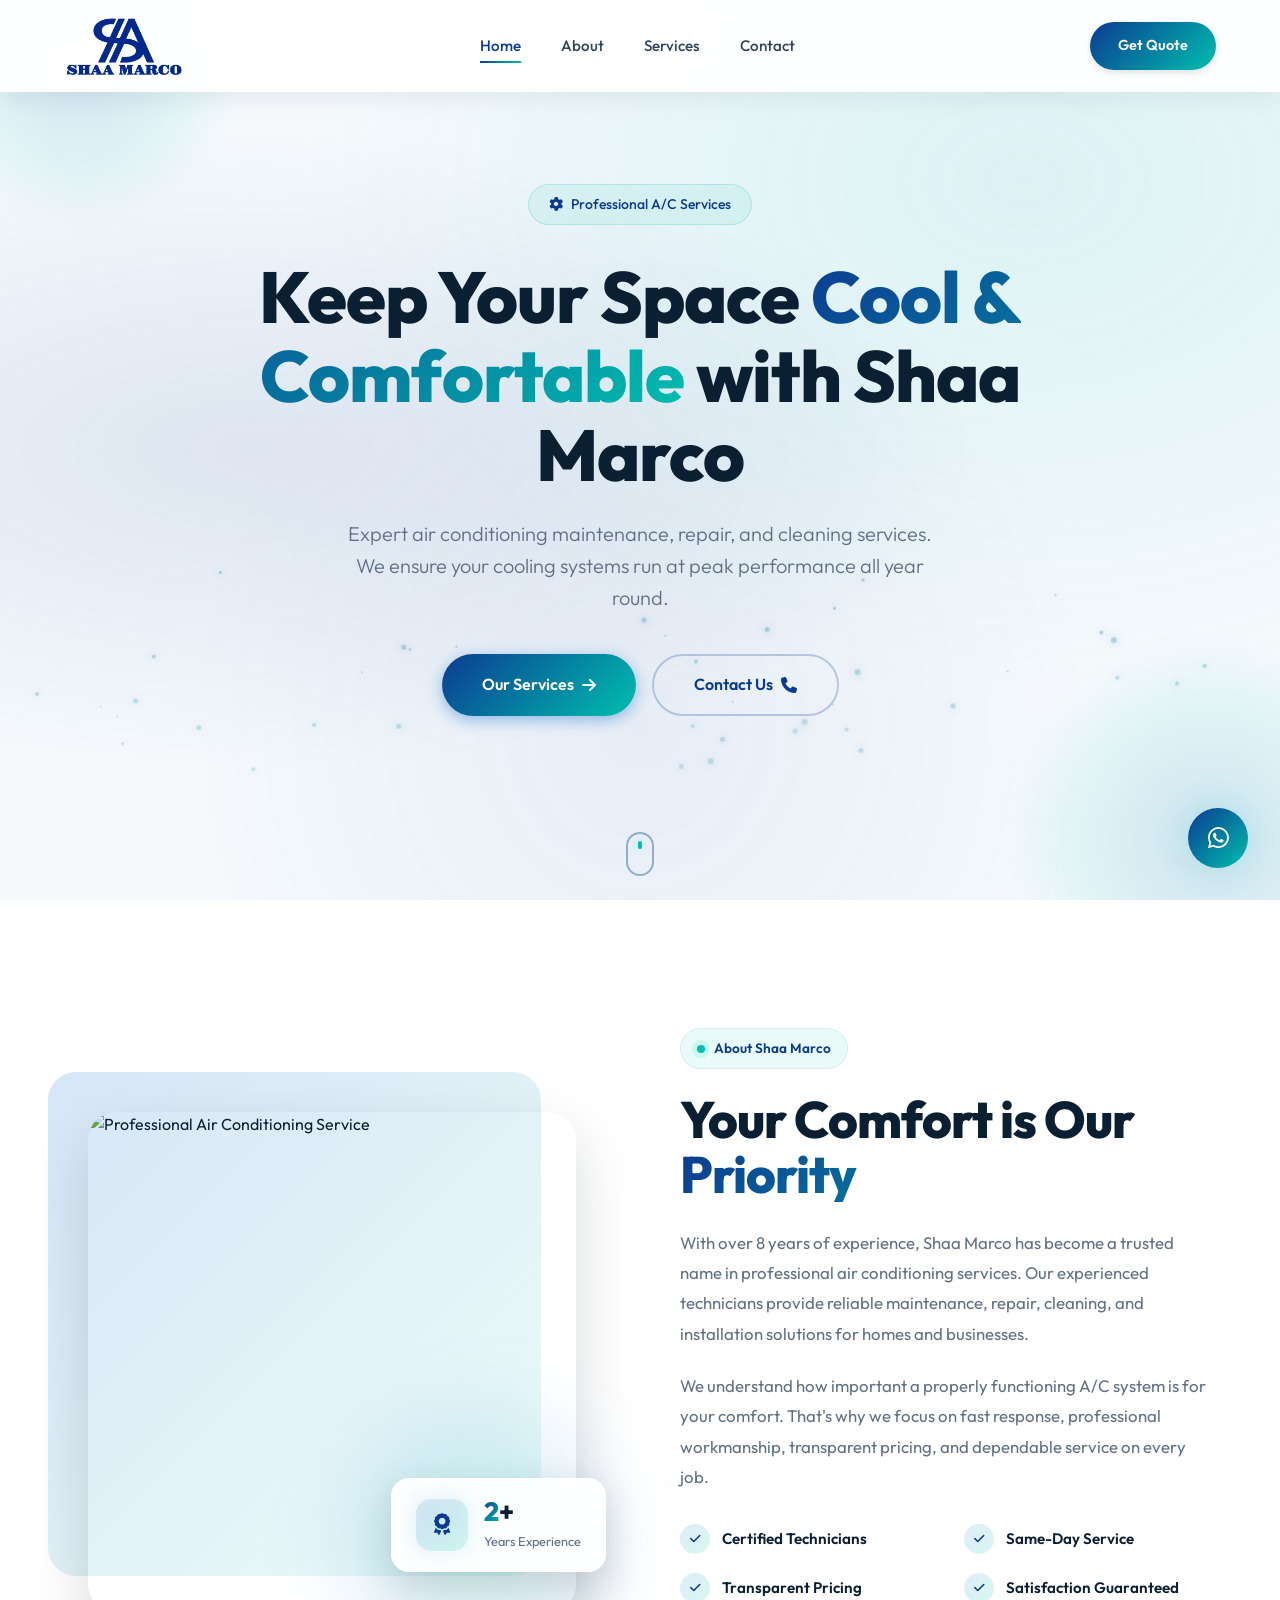
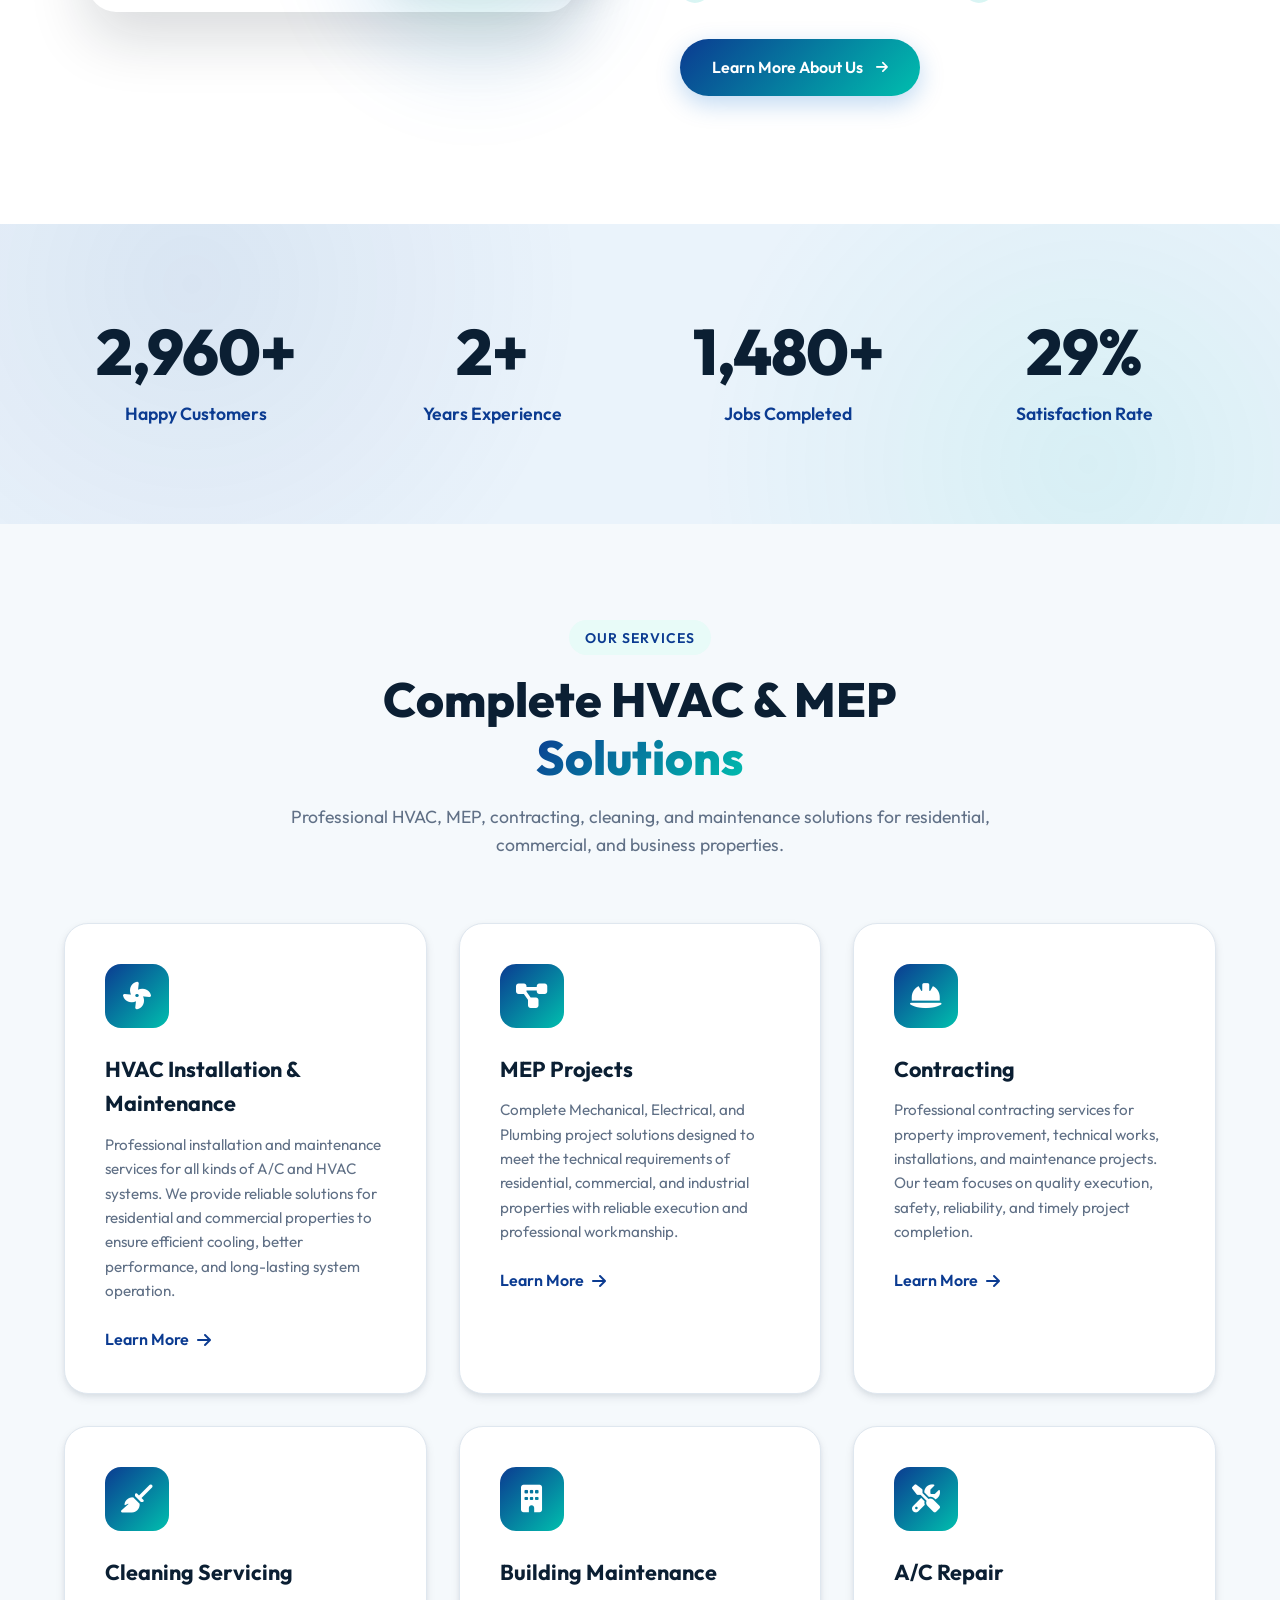
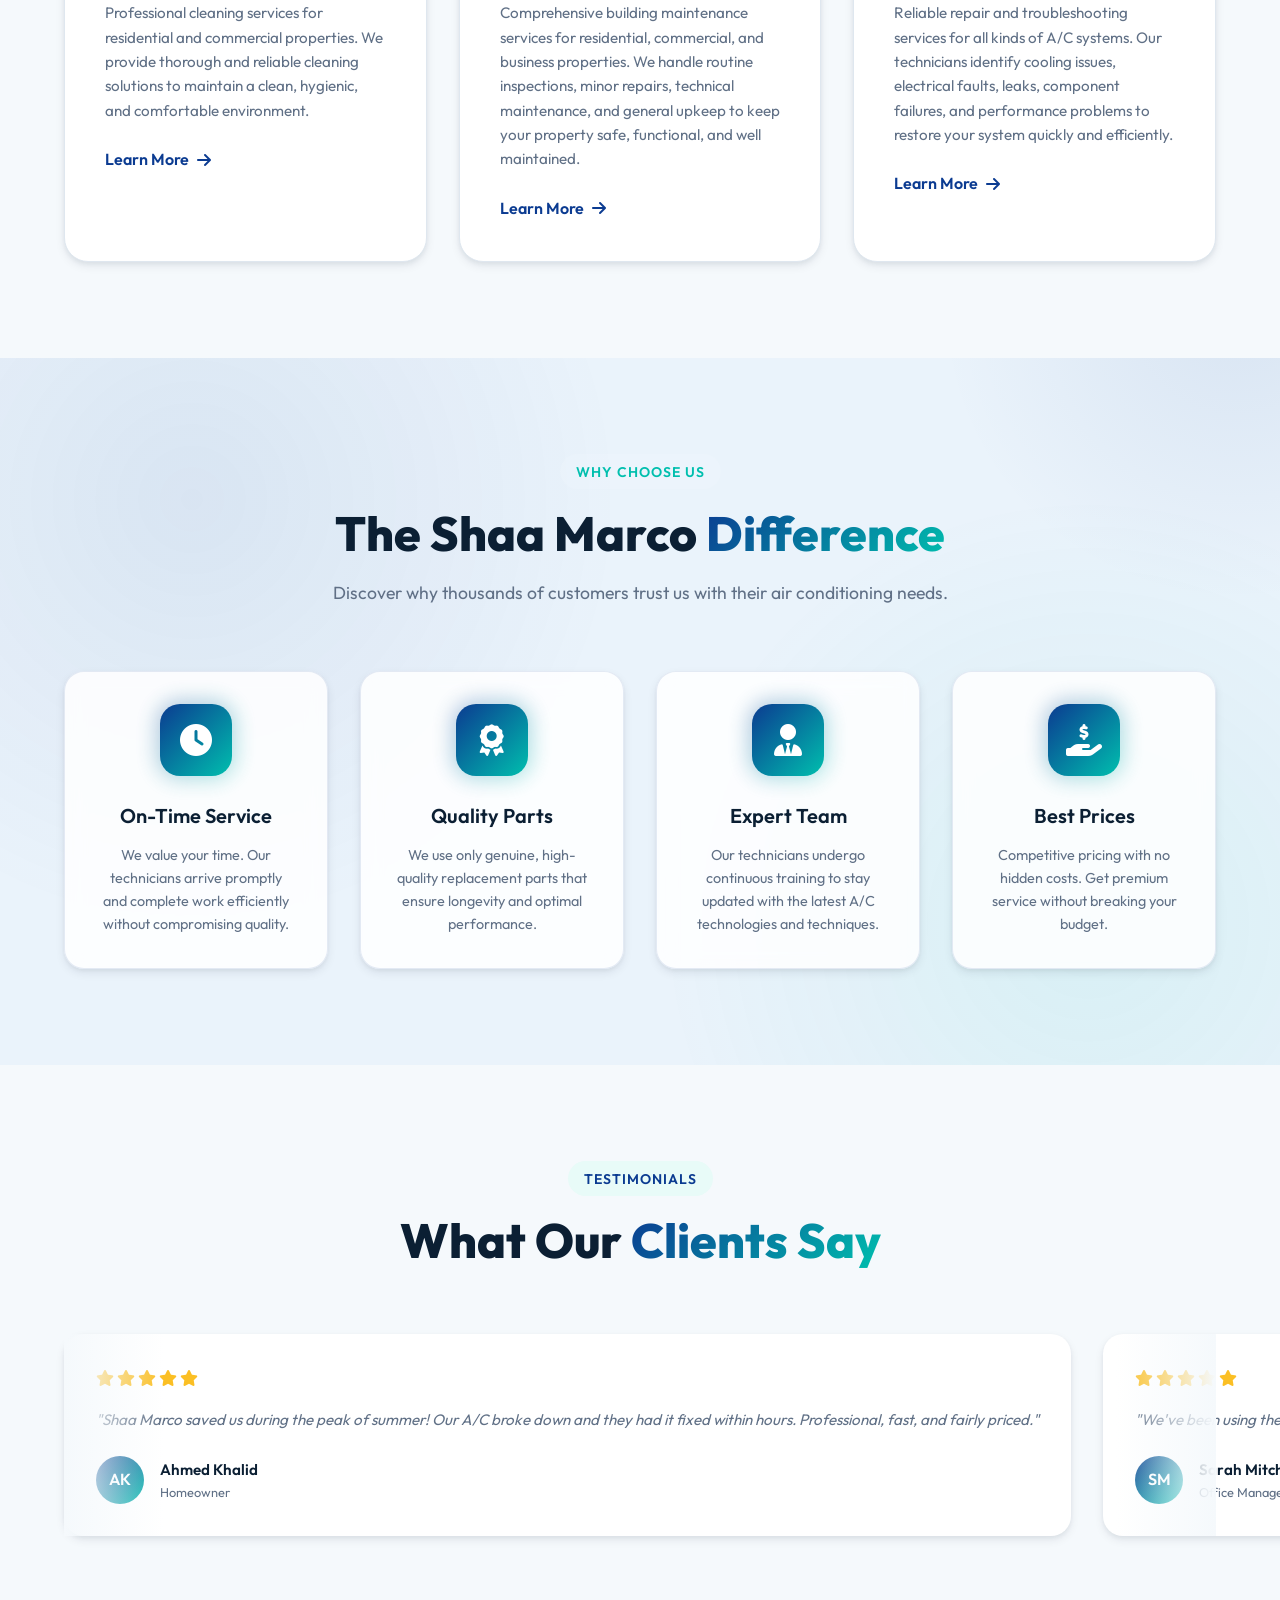
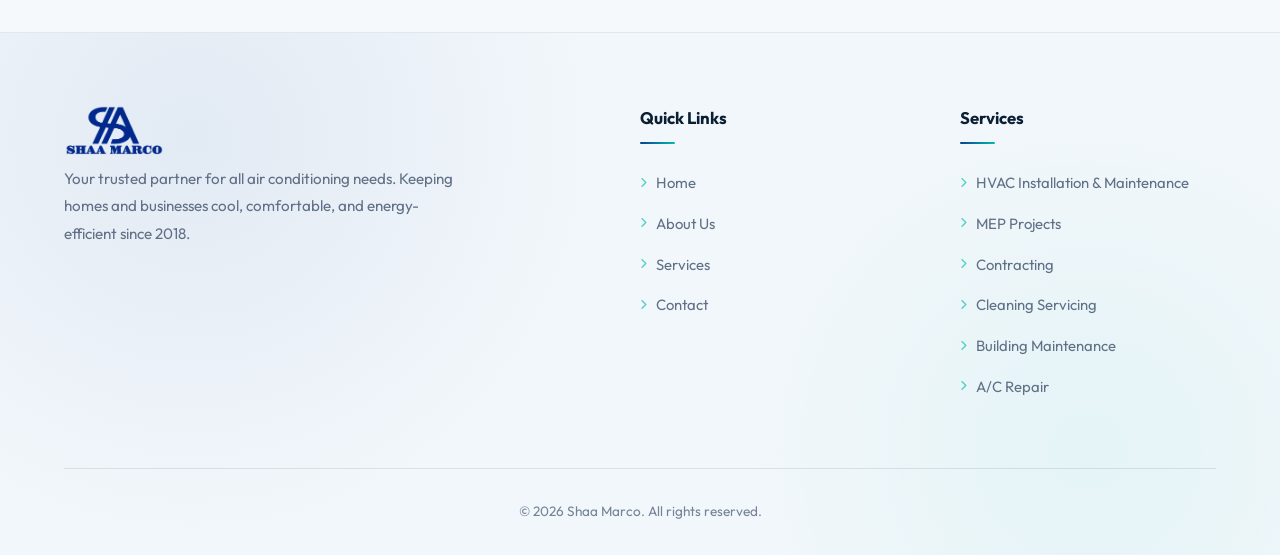
==== commit 99890c6a: "Update Shaa Marco website" ====
--- a/index.html
+++ b/index.html
@@ -27,6 +27,10 @@
     <main>
       <!-- Hero Section -->
       <section class="hero" id="home">
+        <div class="hero-air-effect" id="heroAirEffect">
+          <div class="air-glow air-glow-one"></div>
+          <div class="air-glow air-glow-two"></div>
+        </div>
         <div class="hero-bg"></div>
         <div class="hero-particles" id="particles"></div>
         <div class="hero-content">
@@ -207,112 +211,7 @@
       </section>
 
       <!-- Services Section -->
-      <section class="services" id="services">
-        <div class="section-header reveal">
-          <span class="section-tag">Our Services</span>
-          <h2 class="section-title">
-            Complete A/C <span class="highlight">Solutions</span>
-          </h2>
-          <p class="section-desc">
-            From installation to maintenance, we provide comprehensive air
-            conditioning services tailored to your needs.
-          </p>
-        </div>
-        <div class="services-grid">
-          <div class="service-card reveal">
-            <div class="service-icon">
-              <i class="fas fa-tools"></i>
-            </div>
-            <h3>A/C Maintenance</h3>
-            <p>
-              Regular maintenance to keep your system running efficiently.
-              Includes filter replacement, coil cleaning, refrigerant check, and
-              full system inspection.
-            </p>
-            <a href="contact.html" class="service-link"
-              >Learn More <i class="fas fa-arrow-right"></i
-            ></a>
-          </div>
-          <div class="service-card reveal">
-            <div class="service-icon">
-              <i class="fas fa-wrench"></i>
-            </div>
-            <h3>A/C Repair</h3>
-            <p>
-              Quick and reliable repairs for all brands and models. We diagnose
-              issues accurately and fix them right the first time, saving you
-              time and money.
-            </p>
-            <a href="contact.html" class="service-link"
-              >Learn More <i class="fas fa-arrow-right"></i
-            ></a>
-          </div>
-          <div class="service-card reveal">
-            <div class="service-icon">
-              <i class="fas fa-broom"></i>
-            </div>
-            <h3>Deep Cleaning</h3>
-            <p>
-              Thorough cleaning of ducts, coils, and filters to improve air
-              quality and system efficiency. Remove dust, mold, and allergens
-              from your system.
-            </p>
-            <a href="contact.html" class="service-link"
-              >Learn More <i class="fas fa-arrow-right"></i
-            ></a>
-          </div>
-          <div class="service-card reveal">
-            <div class="service-icon">
-              <i class="fas fa-gear"></i>
-            </div>
-            <h3>Installation</h3>
-            <p>
-              Professional A/C installation for homes and businesses. We help
-              you choose the right system and install it with precision for
-              optimal performance.
-            </p>
-            <a href="contact.html" class="service-link"
-              >Learn More <i class="fas fa-arrow-right"></i
-            ></a>
-          </div>
-          <div class="service-card reveal">
-            <div class="service-icon">
-              <i class="fas fa-gas-pump"></i>
-            </div>
-            <h3>Gas Refilling</h3>
-            <p>
-              Expert refrigerant refilling and leak detection. We use
-              eco-friendly refrigerants and ensure your system maintains the
-              perfect cooling temperature.
-            </p>
-            <a href="contact.html" class="service-link"
-              >Learn More <i class="fas fa-arrow-right"></i
-            ></a>
-          </div>
-          <div class="service-card reveal">
-            <div class="service-icon">
-              <i class="fas fa-headset"></i>
-            </div>
-            <h3>Emergency Service</h3>
-            <p>
-              24/7 emergency support for unexpected breakdowns. Our rapid
-              response team is always ready to restore your comfort when you
-              need it most.
-            </p>
-            <a href="contact.html" class="service-link"
-              >Learn More <i class="fas fa-arrow-right"></i
-            ></a>
-          </div>
-        </div>
-
-        <div class="div-center mr-top">
-          <a href="services.html" class="home-about-btn">
-            Explore Our Services
-
-            <i class="fas fa-arrow-right"></i>
-          </a>
-        </div>
-      </section>
+      <div id="services-component"></div>
 
       <!-- Why Choose Us -->
       <section class="why-us">
--- a/style.css
+++ b/style.css
@@ -1,24 +1,35 @@
 :root {
-  --primary: #0066cc;
-  --primary-dark: #004d99;
-  --accent: #00d4aa;
-  --accent-light: #e6fff9;
-  --dark: #0a1628;
-  --darker: #070f1a;
-  --light: #f8fafc;
+  --primary: #0b3b91;
+  --primary-dark: #082d6f;
+  --accent: #00bfae;
+  --accent-light: #e8fbf8;
+
+  /* Main text colors */
+  --dark: #0b1f33;
+  --darker: #071522;
+
+  /* Light theme surfaces */
+  --light: #f5f9fc;
   --white: #ffffff;
-  --gray: #64748b;
-  --gray-light: #e2e8f0;
-  --gradient-1: linear-gradient(135deg, #0066cc 0%, #00d4aa 100%);
-  --gradient-2: linear-gradient(135deg, #00d4aa 0%, #0066cc 100%);
-  --shadow-sm: 0 1px 2px rgba(0, 0, 0, 0.05);
+  --surface: #ffffff;
+  --surface-soft: #f1f7fb;
+  --surface-blue: #eaf3fb;
+
+  --gray: #607086;
+  --gray-light: #dfe7ef;
+
+  --gradient-1: linear-gradient(135deg, #0b3b91 0%, #00bfae 100%);
+  --gradient-2: linear-gradient(135deg, #00bfae 0%, #0b3b91 100%);
+
+  --shadow-sm: 0 1px 2px rgba(11, 31, 51, 0.05);
   --shadow-md:
-    0 4px 6px -1px rgba(0, 0, 0, 0.1), 0 2px 4px -1px rgba(0, 0, 0, 0.06);
+    0 4px 10px rgba(11, 31, 51, 0.08),
+    0 2px 4px rgba(11, 31, 51, 0.05);
   --shadow-lg:
-    0 10px 15px -3px rgba(0, 0, 0, 0.1), 0 4px 6px -2px rgba(0, 0, 0, 0.05);
+    0 12px 28px rgba(11, 31, 51, 0.10);
   --shadow-xl:
-    0 20px 25px -5px rgba(0, 0, 0, 0.1), 0 10px 10px -5px rgba(0, 0, 0, 0.04);
-  --shadow-glow: 0 0 40px rgba(0, 212, 170, 0.3);
+    0 24px 55px rgba(11, 31, 51, 0.12);
+  --shadow-glow: 0 0 35px rgba(0, 191, 174, 0.20);
 }
 
 * {
@@ -3916,4 +3927,563 @@
 
     box-shadow:
         0 0 18px rgba(0, 212, 170, 0.15);
+}
+/* =========================================================
+   LIGHT THEME OVERRIDES
+   Keeps the existing layout, animations and effects intact.
+========================================================= */
+
+/* Base */
+body {
+  background: var(--light);
+  color: var(--dark);
+}
+
+::-webkit-scrollbar-track {
+  background: #eef4f8;
+}
+
+/* =========================================================
+   NAVIGATION
+========================================================= */
+
+.navbar,
+.inner-page .navbar {
+  background: rgba(255, 255, 255, 0.96);
+  backdrop-filter: blur(20px);
+  -webkit-backdrop-filter: blur(20px);
+  box-shadow: 0 4px 24px rgba(11, 31, 51, 0.08);
+}
+
+.navbar.scrolled {
+  background: rgba(255, 255, 255, 0.97);
+  box-shadow: 0 8px 30px rgba(11, 31, 51, 0.10);
+}
+
+.logo-text {
+  color: var(--primary);
+}
+
+.logo-text span {
+  color: var(--accent);
+}
+
+.nav-links a {
+  color: #31445b;
+}
+
+.nav-links a:hover,
+.nav-links a.active {
+  color: var(--primary);
+}
+
+.mobile-menu-btn,
+.mobile-menu-close {
+  color: var(--primary);
+}
+
+/* Mobile menu */
+.mobile-menu {
+  background:
+    radial-gradient(circle at 20% 20%, rgba(11, 59, 145, 0.08), transparent 35%),
+    radial-gradient(circle at 80% 80%, rgba(0, 191, 174, 0.08), transparent 35%),
+    rgba(255, 255, 255, 0.98);
+}
+
+.mobile-menu a {
+  color: var(--dark);
+}
+
+.mobile-menu a:hover {
+  color: var(--accent);
+}
+
+/* =========================================================
+   HOME HERO
+========================================================= */
+
+.hero {
+  background: var(--light);
+}
+
+.hero-bg {
+  background:
+    radial-gradient(ellipse at 20% 50%, rgba(11, 59, 145, 0.10) 0%, transparent 50%),
+    radial-gradient(ellipse at 80% 20%, rgba(0, 191, 174, 0.10) 0%, transparent 50%),
+    radial-gradient(ellipse at 50% 80%, rgba(11, 59, 145, 0.06) 0%, transparent 50%);
+}
+
+.hero-badge {
+  background: rgba(0, 191, 174, 0.08);
+  border-color: rgba(0, 191, 174, 0.20);
+  color: var(--primary);
+}
+
+.hero-title,
+.stat-number {
+  color: var(--dark);
+}
+
+.hero-subtitle,
+.stat-label {
+  color: var(--gray);
+}
+
+.btn-outline {
+  color: var(--primary);
+  border-color: rgba(11, 59, 145, 0.24);
+  background: transparent;
+}
+
+.btn-outline:hover {
+  color: var(--accent);
+  border-color: var(--accent);
+  background: transparent;
+}
+
+.scroll-indicator {
+  color: rgba(11, 31, 51, 0.58);
+}
+
+.scroll-mouse {
+  border-color: rgba(11, 59, 145, 0.38);
+}
+
+.scroll-indicator i {
+  color: rgba(11, 31, 51, 0.55);
+}
+
+/* =========================================================
+   GENERAL LIGHT SECTIONS
+========================================================= */
+
+.about,
+.home-about-section,
+.contact,
+.about-why-section {
+  background: var(--white);
+}
+
+.services,
+.testimonials,
+.service-cta-section {
+  background: var(--light);
+}
+
+.service-card,
+.testimonial-card,
+.about-why-item,
+.contact-form {
+  background: var(--white);
+  border-color: var(--gray-light);
+}
+
+/* =========================================================
+   WHY CHOOSE US
+========================================================= */
+
+.why-us {
+  background:
+    radial-gradient(circle at 15% 20%, rgba(11, 59, 145, 0.08), transparent 35%),
+    radial-gradient(circle at 85% 80%, rgba(0, 191, 174, 0.08), transparent 35%),
+    var(--surface-blue);
+}
+
+.why-us::before {
+  background: radial-gradient(
+    circle,
+    rgba(11, 59, 145, 0.08) 0%,
+    transparent 70%
+  );
+}
+
+.why-us .section-title {
+  color: var(--dark);
+}
+
+.why-us .section-desc {
+  color: var(--gray);
+  opacity: 1;
+}
+
+.feature-card {
+  background: rgba(255, 255, 255, 0.85);
+  border-color: rgba(11, 59, 145, 0.10);
+  box-shadow: var(--shadow-md);
+}
+
+.feature-card:hover {
+  background: var(--white);
+  border-color: rgba(0, 191, 174, 0.30);
+}
+
+.feature-card h3 {
+  color: var(--dark);
+}
+
+.feature-card p {
+  color: var(--gray);
+}
+
+/* =========================================================
+   STATS BAND
+========================================================= */
+
+.stats-band,
+.stats-band-bg {
+  background:
+    radial-gradient(circle at 15% 20%, rgba(11, 59, 145, 0.08), transparent 35%),
+    radial-gradient(circle at 85% 80%, rgba(0, 191, 174, 0.08), transparent 35%),
+    var(--surface-blue);
+}
+
+.stats-band-number,
+.stats-band-number span:last-child {
+  color: var(--dark);
+}
+
+.stats-band-label {
+  color: var(--primary);
+}
+
+/* =========================================================
+   INNER PAGE HERO / BANNERS
+========================================================= */
+
+.inner-hero {
+  background: var(--light);
+}
+
+.inner-hero-bg,
+.services-hero .inner-hero-bg,
+.contact-hero .inner-hero-bg {
+  background:
+    radial-gradient(ellipse at 20% 40%, rgba(11, 59, 145, 0.10) 0%, transparent 50%),
+    radial-gradient(ellipse at 80% 30%, rgba(0, 191, 174, 0.10) 0%, transparent 45%),
+    linear-gradient(135deg, #ffffff 0%, #f2f7fb 50%, #eaf8f6 100%);
+}
+
+.inner-hero-glow-left {
+  background: rgba(11, 59, 145, 0.10);
+}
+
+.inner-hero-glow-right {
+  background: rgba(0, 191, 174, 0.10);
+}
+
+.inner-hero-badge {
+  background: rgba(0, 191, 174, 0.08);
+  border-color: rgba(0, 191, 174, 0.20);
+  color: var(--primary);
+}
+
+.inner-hero-title {
+  color: var(--dark);
+}
+
+.inner-hero-text {
+  color: var(--gray);
+}
+
+/* =========================================================
+   CORE VALUES
+========================================================= */
+
+.core-values-section {
+  background:
+    radial-gradient(circle at 15% 20%, rgba(11, 59, 145, 0.08), transparent 35%),
+    radial-gradient(circle at 85% 80%, rgba(0, 191, 174, 0.08), transparent 35%),
+    var(--surface-soft);
+}
+
+.core-values-tag {
+  background: var(--accent-light);
+  border-color: rgba(0, 191, 174, 0.18);
+  color: var(--primary);
+}
+
+.core-values-title,
+.core-value-content h3 {
+  color: var(--dark);
+}
+
+.core-values-desc,
+.core-value-content p {
+  color: var(--gray);
+}
+
+.core-value-card {
+  background: var(--white);
+  border-color: var(--gray-light);
+  box-shadow: var(--shadow-md);
+}
+
+.core-value-card:hover {
+  background: var(--white);
+  border-color: rgba(0, 191, 174, 0.32);
+  box-shadow: var(--shadow-lg);
+}
+
+/* =========================================================
+   HOW IT WORKS
+========================================================= */
+
+.how-it-works-section {
+  background:
+    radial-gradient(circle at 15% 20%, rgba(11, 59, 145, 0.08), transparent 35%),
+    radial-gradient(circle at 85% 80%, rgba(0, 191, 174, 0.08), transparent 35%),
+    var(--surface-blue);
+}
+
+.how-it-works-tag {
+  background: var(--accent-light);
+  border-color: rgba(0, 191, 174, 0.18);
+  color: var(--primary);
+}
+
+.how-it-works-title,
+.how-it-works-card h3 {
+  color: var(--dark);
+}
+
+.how-it-works-desc,
+.how-it-works-card p {
+  color: var(--gray);
+}
+
+.how-it-works-card {
+  background: rgba(255, 255, 255, 0.90);
+  border-color: rgba(11, 59, 145, 0.10);
+  box-shadow: var(--shadow-md);
+}
+
+.how-it-works-card:hover {
+  background: var(--white);
+  border-color: rgba(0, 191, 174, 0.30);
+  box-shadow: var(--shadow-lg);
+}
+
+.how-step-number {
+  background: linear-gradient(
+    135deg,
+    rgba(11, 59, 145, 0.75),
+    rgba(0, 191, 174, 0.65)
+  );
+  -webkit-background-clip: text;
+  -webkit-text-fill-color: transparent;
+  background-clip: text;
+}
+
+.how-step-arrow {
+  background: var(--white);
+  border-color: rgba(0, 191, 174, 0.30);
+  color: var(--primary);
+  box-shadow: var(--shadow-sm);
+}
+
+.how-it-works-card:hover .how-step-arrow {
+  color: var(--accent);
+}
+
+/* =========================================================
+   SERVICE CTA
+========================================================= */
+
+.service-cta-wrapper {
+  background:
+    radial-gradient(circle at 15% 20%, rgba(11, 59, 145, 0.08), transparent 35%),
+    radial-gradient(circle at 85% 80%, rgba(0, 191, 174, 0.08), transparent 35%),
+    linear-gradient(135deg, #ffffff 0%, #eef6fb 55%, #eaf9f6 100%);
+  border: 1px solid var(--gray-light);
+  box-shadow: var(--shadow-xl);
+}
+
+.service-cta-content .section-tag {
+  background: var(--accent-light);
+  border-color: rgba(0, 191, 174, 0.18);
+  color: var(--primary);
+}
+
+.service-cta-title {
+  color: var(--dark);
+}
+
+.service-cta-text {
+  color: var(--gray);
+}
+
+.service-cta-feature {
+  color: var(--dark);
+}
+
+.service-cta-feature i {
+  background: rgba(0, 191, 174, 0.10);
+  color: var(--accent);
+}
+
+/* =========================================================
+   CONTACT
+========================================================= */
+
+.contact-form {
+  background: var(--surface-soft);
+  border-color: rgba(11, 31, 51, 0.06);
+}
+
+.social-link {
+  background: var(--white);
+}
+
+.contact-item-link {
+  color: inherit;
+}
+
+/* =========================================================
+   FOOTER
+========================================================= */
+
+.footer {
+  background:
+    radial-gradient(circle at 15% 20%, rgba(11, 59, 145, 0.07), transparent 35%),
+    radial-gradient(circle at 85% 80%, rgba(0, 191, 174, 0.06), transparent 30%),
+    #f2f7fb;
+  color: var(--dark);
+  border-top: 1px solid var(--gray-light);
+}
+
+.footer-brand p {
+  color: var(--gray);
+}
+
+.footer-links h4 {
+  color: var(--dark);
+}
+
+.footer-links a {
+  color: var(--gray);
+}
+
+.footer-links a:hover {
+  color: var(--primary);
+}
+
+.footer-bottom {
+  border-top-color: rgba(11, 31, 51, 0.10);
+}
+
+.footer-bottom p {
+  color: #748397;
+}
+
+/* Keep icon/button text white where the gradient itself is dark enough */
+.logo-icon,
+.nav-cta,
+.btn-primary,
+.service-icon,
+.feature-card-icon,
+.testimonial-avatar,
+.floating-cta,
+.home-about-btn,
+.submit-btn,
+.service-cta-btn,
+.about-why-floating-icon {
+  color: #ffffff;
+}
+
+
+.footer-description {
+  margin-top: 10px !important;
+}
+
+.contact-phone-link {
+    color: inherit;
+    text-decoration: none;
+    transition: color 0.3s ease;
+}
+
+.contact-phone-link:hover {
+    color: var(--primary);
+}
+
+/* =========================================
+   HERO COOL AIR EFFECT
+========================================= */
+
+.hero-air-effect {
+    position: absolute;
+    inset: 0;
+    overflow: hidden;
+    pointer-events: none;
+    z-index: 0;
+}
+
+
+/* Keep actual content above effect */
+.hero-content,
+.hero .container {
+    position: relative;
+    z-index: 2;
+}
+
+
+/* Floating particle */
+.air-particle {
+    position: absolute;
+
+    width: 8px;
+    height: 8px;
+
+    border-radius: 50%;
+
+    background: linear-gradient(
+        135deg,
+        #0b3b91,
+        #00bfae
+    );
+
+    box-shadow:
+        0 0 8px rgba(11, 59, 145, 0.65),
+        0 0 16px rgba(0, 191, 174, 0.5);
+
+    opacity: 0;
+}
+
+
+/* Larger blurred cool glow */
+.air-glow {
+    position: absolute;
+
+    border-radius: 50%;
+
+    background:
+        radial-gradient(
+            circle,
+            rgba(11, 111, 184, 0.16) 0%,
+            rgba(0, 191, 174, 0.10) 40%,
+            transparent 72%
+        );
+
+    filter: blur(10px);
+
+    pointer-events: none;
+}
+
+
+/* Glow 1 */
+.air-glow-one {
+    width: 320px;
+    height: 320px;
+
+    top: -100px;
+    left: -80px;
+}
+
+
+/* Glow 2 */
+.air-glow-two {
+    width: 400px;
+    height: 400px;
+
+    right: -130px;
+    bottom: -140px;
 }
